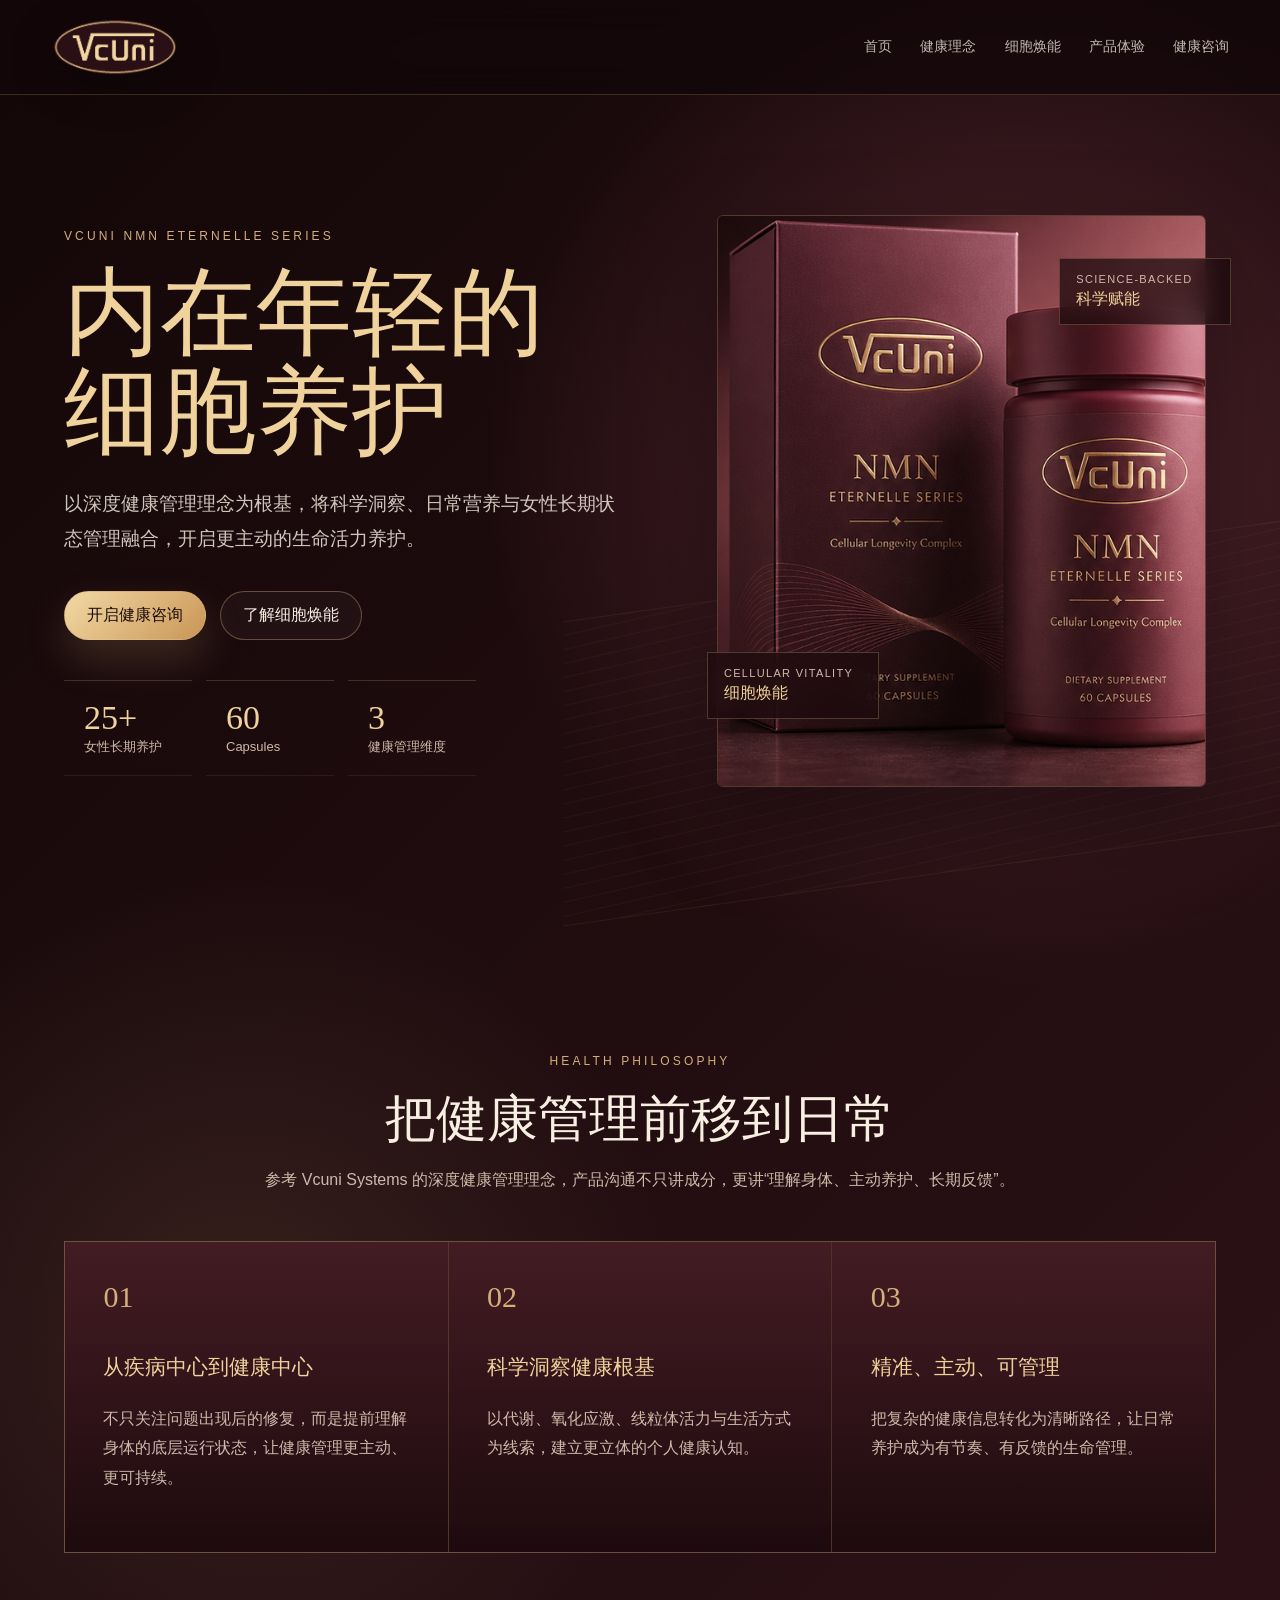
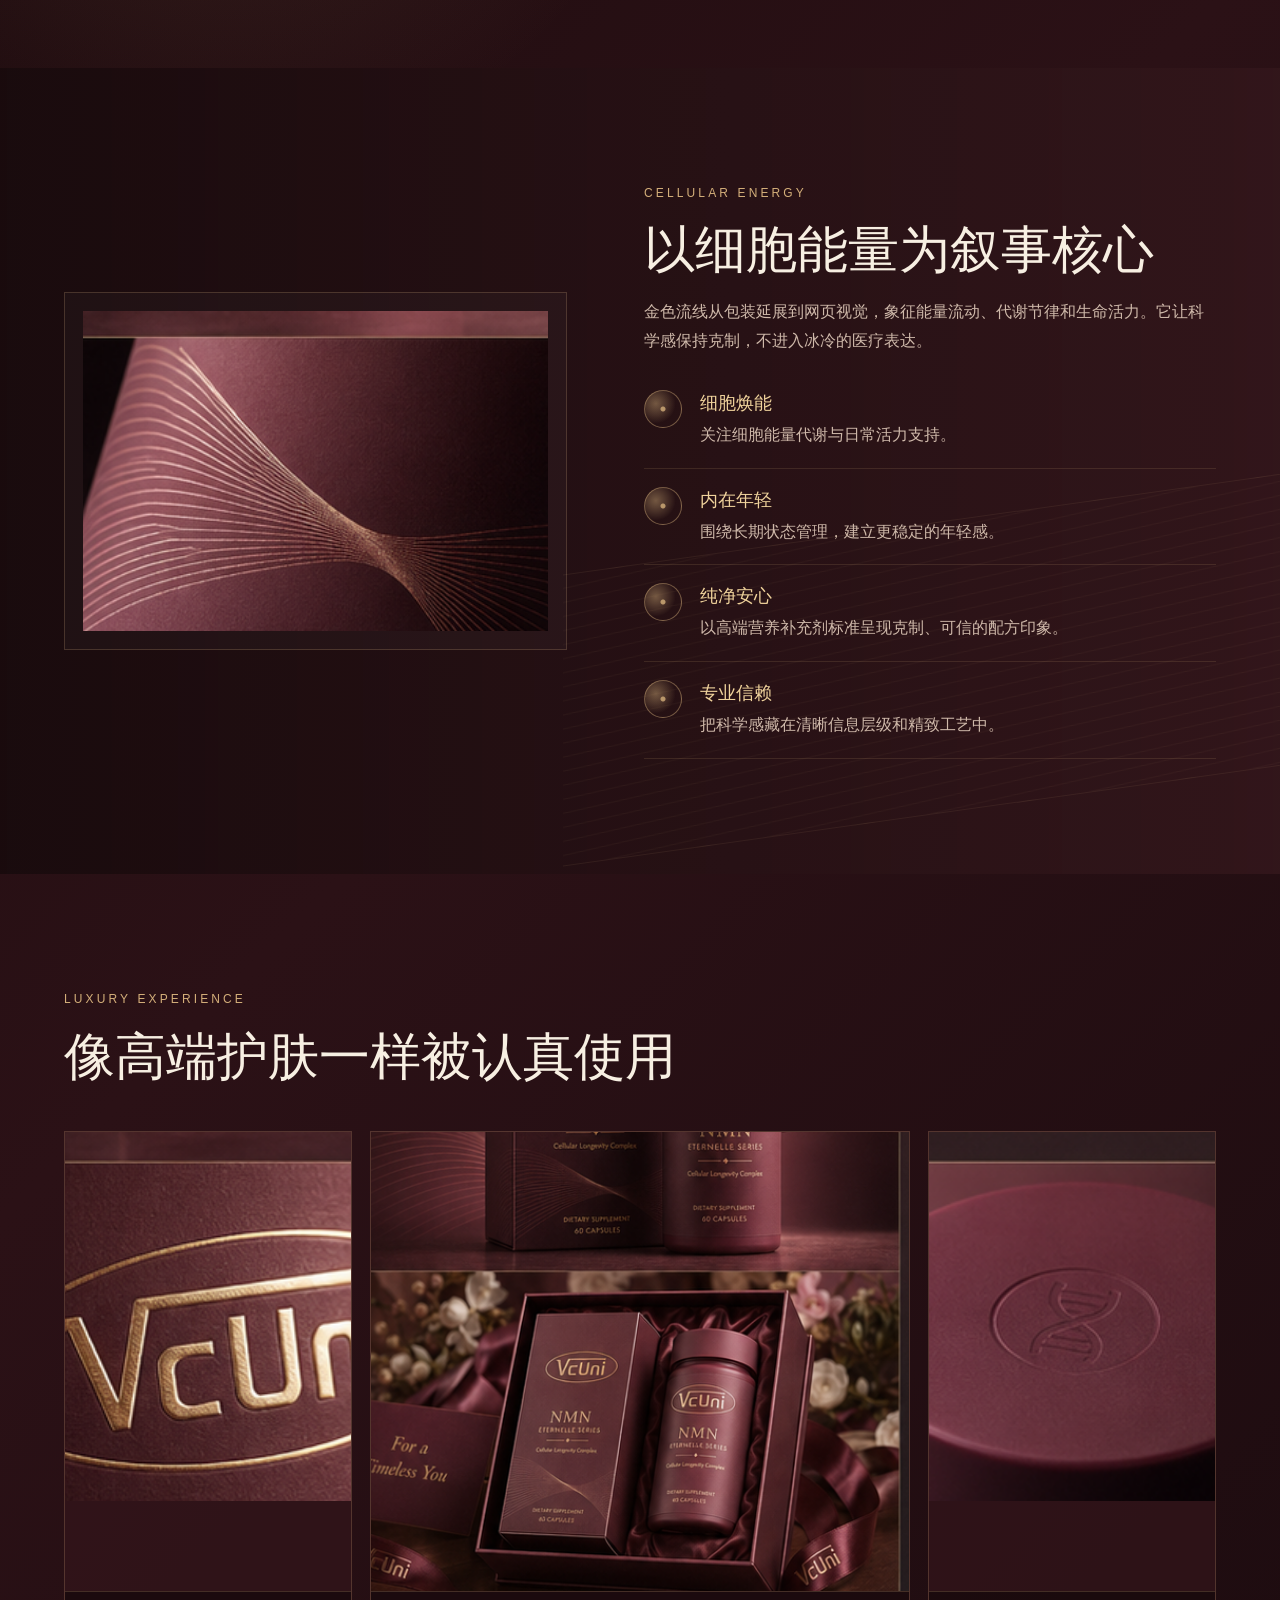
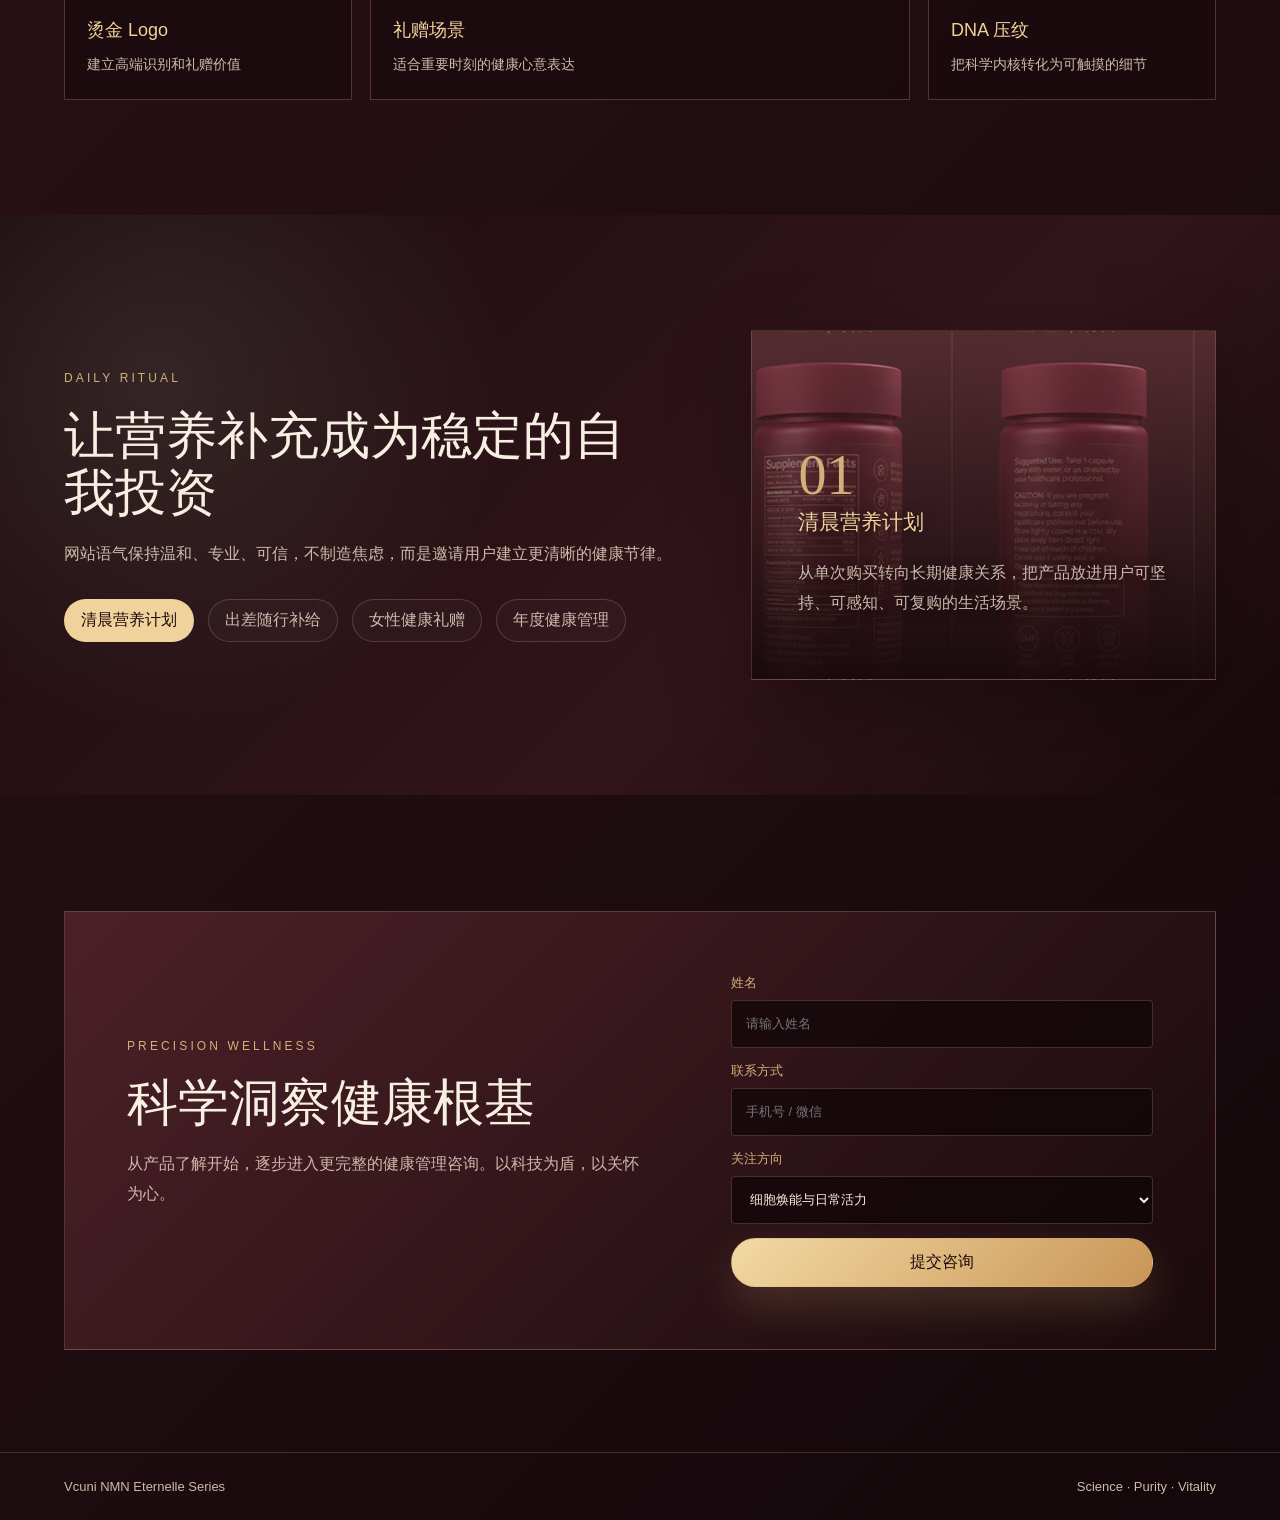
==== nmn/index.html @ 5b89a2c4 "Add NMN product landing page" ====
<!doctype html>
<html lang="zh-CN">
  <head>
    <meta charset="UTF-8" />
    <meta name="viewport" content="width=device-width, initial-scale=1.0" />
    <title>Vcuni NMN Eternelle Series | 内在年轻的细胞养护</title>
    <meta
      name="description"
      content="Vcuni NMN Eternelle Series 产品宣传网站，以深度健康管理理念、细胞焕能和高端女性养护体验为核心。"
    />
    <script type="module" crossorigin src="/nmn/assets/index-e3yG5UVQ.js"></script>
    <link rel="stylesheet" crossorigin href="/nmn/assets/index-CZhBinVx.css">
  </head>
  <body>
    <div id="root"></div>
  </body>
</html>
---- nmn/assets/index-CZhBinVx.css ----
:root{color-scheme:dark;font-family:Inter,Noto Sans SC,PingFang SC,Microsoft YaHei,sans-serif;--burgundy-950: #17090b;--burgundy-900: #241013;--burgundy-800: #36171d;--burgundy-700: #54242d;--rose-plum: #8a4250;--rose-soft: #b86673;--champagne: #d4af7a;--champagne-bright: #f0d39c;--ivory: #f7efe2;--muted: #cfb9aa;--jade: #9fb49e;--line: rgba(212, 175, 122, .22);--glass: rgba(52, 21, 27, .68);background:var(--burgundy-950);color:var(--ivory)}*{box-sizing:border-box}html{scroll-behavior:smooth}body{margin:0;min-width:320px;min-height:100vh;-webkit-font-smoothing:antialiased;background:radial-gradient(circle at 78% 10%,rgba(138,66,80,.5),transparent 32rem),radial-gradient(circle at 18% 28%,rgba(212,175,122,.12),transparent 28rem),linear-gradient(135deg,#130708,#2b1116 47%,#13080b)}body:before{content:"";position:fixed;top:0;right:0;bottom:0;left:0;pointer-events:none;background-image:linear-gradient(rgba(255,255,255,.035) 1px,transparent 1px),linear-gradient(90deg,rgba(255,255,255,.025) 1px,transparent 1px);background-size:72px 72px;-webkit-mask-image:linear-gradient(to bottom,rgba(0,0,0,.7),transparent 78%);mask-image:linear-gradient(to bottom,rgba(0,0,0,.7),transparent 78%);z-index:-1}button,input,select{font:inherit}button{cursor:pointer}img{display:block;max-width:100%}.site-header{position:sticky;top:0;z-index:20;min-height:76px;display:flex;align-items:center;justify-content:space-between;gap:28px;padding:18px clamp(20px,4vw,64px);border-bottom:1px solid var(--line);background:#120709c7;-webkit-backdrop-filter:blur(18px);backdrop-filter:blur(18px)}.brand{display:flex;align-items:center;gap:12px;color:var(--ivory);text-decoration:none;white-space:nowrap}.brand-logo{width:128px;height:58px;object-fit:contain;filter:drop-shadow(0 10px 22px rgba(0,0,0,.28))}.brand-line{font-size:11px;letter-spacing:.26em;text-transform:uppercase;color:var(--muted)}.site-nav{display:flex;align-items:center;gap:clamp(14px,2.2vw,32px)}.site-nav a{position:relative;color:#f7efe2c2;font-size:14px;text-decoration:none;transition:color .18s ease}.site-nav a:after{content:"";position:absolute;left:0;right:0;bottom:-8px;height:1px;transform:scaleX(0);transform-origin:center;background:var(--champagne);transition:transform .18s ease}.site-nav a:hover{color:var(--champagne-bright)}.site-nav a:hover:after{transform:scaleX(1)}.menu-button{display:none;width:42px;height:42px;place-items:center;border:1px solid var(--line);border-radius:999px;background:#ffffff08}.menu-button span{display:block;width:18px;height:1px;background:var(--champagne)}.menu-button span+span{margin-top:6px}.section{position:relative;padding:clamp(76px,9vw,128px) clamp(20px,5vw,72px);overflow:hidden}.hero{min-height:calc(100vh - 76px);display:grid;grid-template-columns:minmax(0,1fr) minmax(360px,.92fr);align-items:center;gap:clamp(40px,7vw,90px);padding-top:clamp(54px,7vw,86px)}.hero:before,.science:before{content:"";position:absolute;inset:auto -8% 8% 44%;height:36%;border:1px solid rgba(212,175,122,.16);border-left:0;border-right:0;transform:skewY(-8deg);background:repeating-linear-gradient(175deg,transparent 0 12px,rgba(212,175,122,.11) 13px,transparent 14px);opacity:.55;pointer-events:none}.eyebrow{margin:0 0 18px;color:var(--champagne);font-size:12px;line-height:1.7;letter-spacing:.26em;text-transform:uppercase}h1,h2,h3,p{margin-top:0}h1{max-width:760px;margin-bottom:24px;font-family:Georgia,Songti SC,SimSun,serif;font-size:clamp(48px,7.5vw,108px);font-weight:400;line-height:1.03;letter-spacing:0;color:var(--champagne-bright)}h2{margin-bottom:18px;font-family:Georgia,Songti SC,SimSun,serif;font-size:clamp(34px,4vw,62px);font-weight:400;line-height:1.12;letter-spacing:0;color:var(--ivory)}h3{color:var(--champagne-bright);font-size:21px;font-weight:500;line-height:1.45}p{color:var(--muted);line-height:1.85}.hero-lede{max-width:640px;margin-bottom:34px;font-size:clamp(17px,1.5vw,21px);color:#f7efe2d1}.hero-actions,.hero-metrics,.ritual-tabs{display:flex;flex-wrap:wrap;align-items:center;gap:14px}.primary-action,.secondary-action{min-height:48px;border-radius:999px;padding:13px 22px;border:1px solid rgba(212,175,122,.38);transition:transform .18s ease,border-color .18s ease,background .18s ease}.primary-action{color:#1b0909;background:linear-gradient(135deg,#f2d9a4,#c99556);box-shadow:0 18px 42px #d4af7a33}.secondary-action{color:var(--ivory);background:#ffffff08}.primary-action:hover,.secondary-action:hover{transform:translateY(-2px);border-color:var(--champagne-bright)}.hero-metrics{margin-top:40px}.hero-metrics div{min-width:128px;padding:18px 20px;border-top:1px solid var(--line);border-bottom:1px solid rgba(212,175,122,.1)}.hero-metrics strong{display:block;color:var(--champagne-bright);font-family:Georgia,Times New Roman,serif;font-size:34px;font-weight:400}.hero-metrics span{display:block;color:var(--muted);font-size:13px;line-height:1.6}.hero-visual{position:relative;display:grid;place-items:center;min-height:640px}.product-glow{position:absolute;width:min(92%,600px);aspect-ratio:1;border-radius:50%;background:radial-gradient(circle,rgba(218,150,135,.25),transparent 58%),radial-gradient(circle at 50% 82%,rgba(212,175,122,.14),transparent 42%);filter:blur(4px)}.hero-visual img{position:relative;width:min(96%,610px);border-radius:6px;border:1px solid rgba(212,175,122,.24);box-shadow:0 34px 90px #00000061}.floating-note{position:absolute;width:172px;padding:14px 16px;border:1px solid rgba(212,175,122,.28);background:#1c0a0db8;-webkit-backdrop-filter:blur(12px);backdrop-filter:blur(12px)}.floating-note span{display:block;margin-bottom:4px;color:var(--muted);font-size:11px;letter-spacing:.12em;text-transform:uppercase}.floating-note b{color:var(--champagne-bright);font-weight:500}.note-top{top:12%;right:-3%}.note-bottom{left:0;bottom:16%}.section-heading{max-width:760px;margin:0 auto 46px;text-align:center}.section-heading.compact{margin-left:0;text-align:left}.principle-grid{display:grid;grid-template-columns:repeat(3,minmax(0,1fr));gap:1px;max-width:1180px;margin:0 auto;border:1px solid var(--line);background:var(--line)}.principle-card{min-height:310px;padding:clamp(26px,3vw,42px);background:linear-gradient(180deg,#471d25c7,#1c0a0df2),var(--burgundy-800)}.principle-card span{display:inline-block;margin-bottom:38px;color:var(--champagne);font-family:Georgia,Times New Roman,serif;font-size:30px}.science{display:grid;grid-template-columns:minmax(300px,.88fr) minmax(0,1fr);align-items:center;gap:clamp(34px,6vw,90px);background:linear-gradient(90deg,#14080aa8,#54242d47),var(--burgundy-900)}.science-image{padding:18px;border:1px solid var(--line);background:#ffffff06}.science-image img{width:100%;min-height:320px;object-fit:cover}.benefit-list{display:grid;gap:18px;margin-top:34px}.benefit-item{display:grid;grid-template-columns:38px 1fr;gap:18px;align-items:start;padding-bottom:18px;border-bottom:1px solid rgba(212,175,122,.14)}.benefit-item>span{width:38px;height:38px;border:1px solid rgba(212,175,122,.46);border-radius:50%;background:radial-gradient(circle at 50% 50%,rgba(212,175,122,.8) 0 2px,transparent 3px),radial-gradient(circle at 30% 35%,rgba(212,175,122,.45),transparent 20px)}.benefit-item h3{margin-bottom:4px;font-size:18px}.benefit-item p{margin-bottom:0}.experience-layout{display:grid;grid-template-columns:minmax(220px,.72fr) minmax(360px,1.35fr) minmax(220px,.72fr);gap:18px;align-items:stretch}.material-panel{display:grid;min-height:390px;border:1px solid var(--line);background:var(--glass);overflow:hidden}.material-panel.large{min-height:470px}.material-panel img{width:100%;height:100%;min-height:280px;object-fit:cover}.material-panel div{align-self:end;padding:22px;border-top:1px solid var(--line);background:#14080ab8}.material-panel p{margin-bottom:6px;color:var(--champagne-bright);font-size:18px}.material-panel span{color:var(--muted);font-size:14px;line-height:1.7}.ritual{display:grid;grid-template-columns:minmax(0,.92fr) minmax(320px,.7fr);gap:clamp(28px,6vw,92px);align-items:center;background:radial-gradient(circle at 12% 28%,rgba(159,180,158,.14),transparent 22rem),linear-gradient(135deg,#1c0b0e,#32151b 62%,#17090b)}.ritual-copy p{max-width:660px}.ritual-tabs{margin-top:30px}.ritual-tabs button{min-height:42px;padding:10px 16px;border:1px solid rgba(212,175,122,.24);border-radius:999px;color:var(--muted);background:#ffffff06}.ritual-tabs button.active{color:#1b0909;border-color:transparent;background:var(--champagne-bright)}.ritual-card{min-height:350px;display:flex;flex-direction:column;justify-content:flex-end;padding:clamp(26px,4vw,46px);border:1px solid var(--line);background:linear-gradient(180deg,#8a425059,#17090beb),url(../assets/packaging-views-clean.png) center top / cover;box-shadow:0 28px 80px #00000047}.ritual-card span{color:var(--champagne);font-family:Georgia,Times New Roman,serif;font-size:56px}.ritual-card h3,.ritual-card p{max-width:430px;text-shadow:0 2px 12px rgba(0,0,0,.56)}.consult{padding-bottom:clamp(70px,8vw,110px)}.consult-panel{display:grid;grid-template-columns:minmax(0,.9fr) minmax(320px,.72fr);gap:clamp(28px,6vw,76px);align-items:center;max-width:1180px;margin:0 auto;padding:clamp(28px,5vw,62px);border:1px solid rgba(212,175,122,.28);background:linear-gradient(135deg,#54242db8,#17090beb),var(--burgundy-800)}.consult-form{display:grid;gap:14px}.consult-form label{display:grid;gap:8px;color:var(--champagne);font-size:13px}.consult-form input,.consult-form select{width:100%;min-height:48px;border:1px solid rgba(212,175,122,.24);border-radius:4px;padding:12px 14px;color:var(--ivory);background:#100608b8;outline:none}.consult-form input:focus,.consult-form select:focus{border-color:var(--champagne-bright)}.site-footer{display:flex;justify-content:space-between;gap:18px;padding:26px clamp(20px,5vw,72px);border-top:1px solid var(--line);color:var(--muted);font-size:13px}@media(max-width:1020px){.hero,.science,.ritual,.consult-panel{grid-template-columns:1fr}.hero-visual{min-height:auto}.note-top{right:2%}.experience-layout,.principle-grid{grid-template-columns:1fr}.material-panel,.material-panel.large{min-height:360px}}@media(max-width:760px){.site-header{min-height:68px}.brand{gap:8px}.brand-logo{width:108px;height:50px}.brand-line{font-size:9px;letter-spacing:.18em}.menu-button{display:grid}.site-nav{position:absolute;top:68px;left:14px;right:14px;display:none;flex-direction:column;align-items:stretch;gap:0;padding:10px;border:1px solid var(--line);background:#17090bf5}.site-nav.open{display:flex}.site-nav a{padding:14px 12px}.hero{padding-top:34px}h1{font-size:clamp(42px,14vw,64px)}h2{font-size:clamp(31px,9vw,46px)}.hero-actions{align-items:stretch;flex-direction:column}.hero-metrics{display:none}.primary-action,.secondary-action{width:100%}.floating-note{position:relative;inset:auto;width:100%;margin-top:10px}.hero-visual{display:block;margin-top:30px}.hero-visual img{width:100%}.science-image img,.material-panel img{min-height:230px}.ritual-card{min-height:300px}.site-footer{flex-direction:column}}
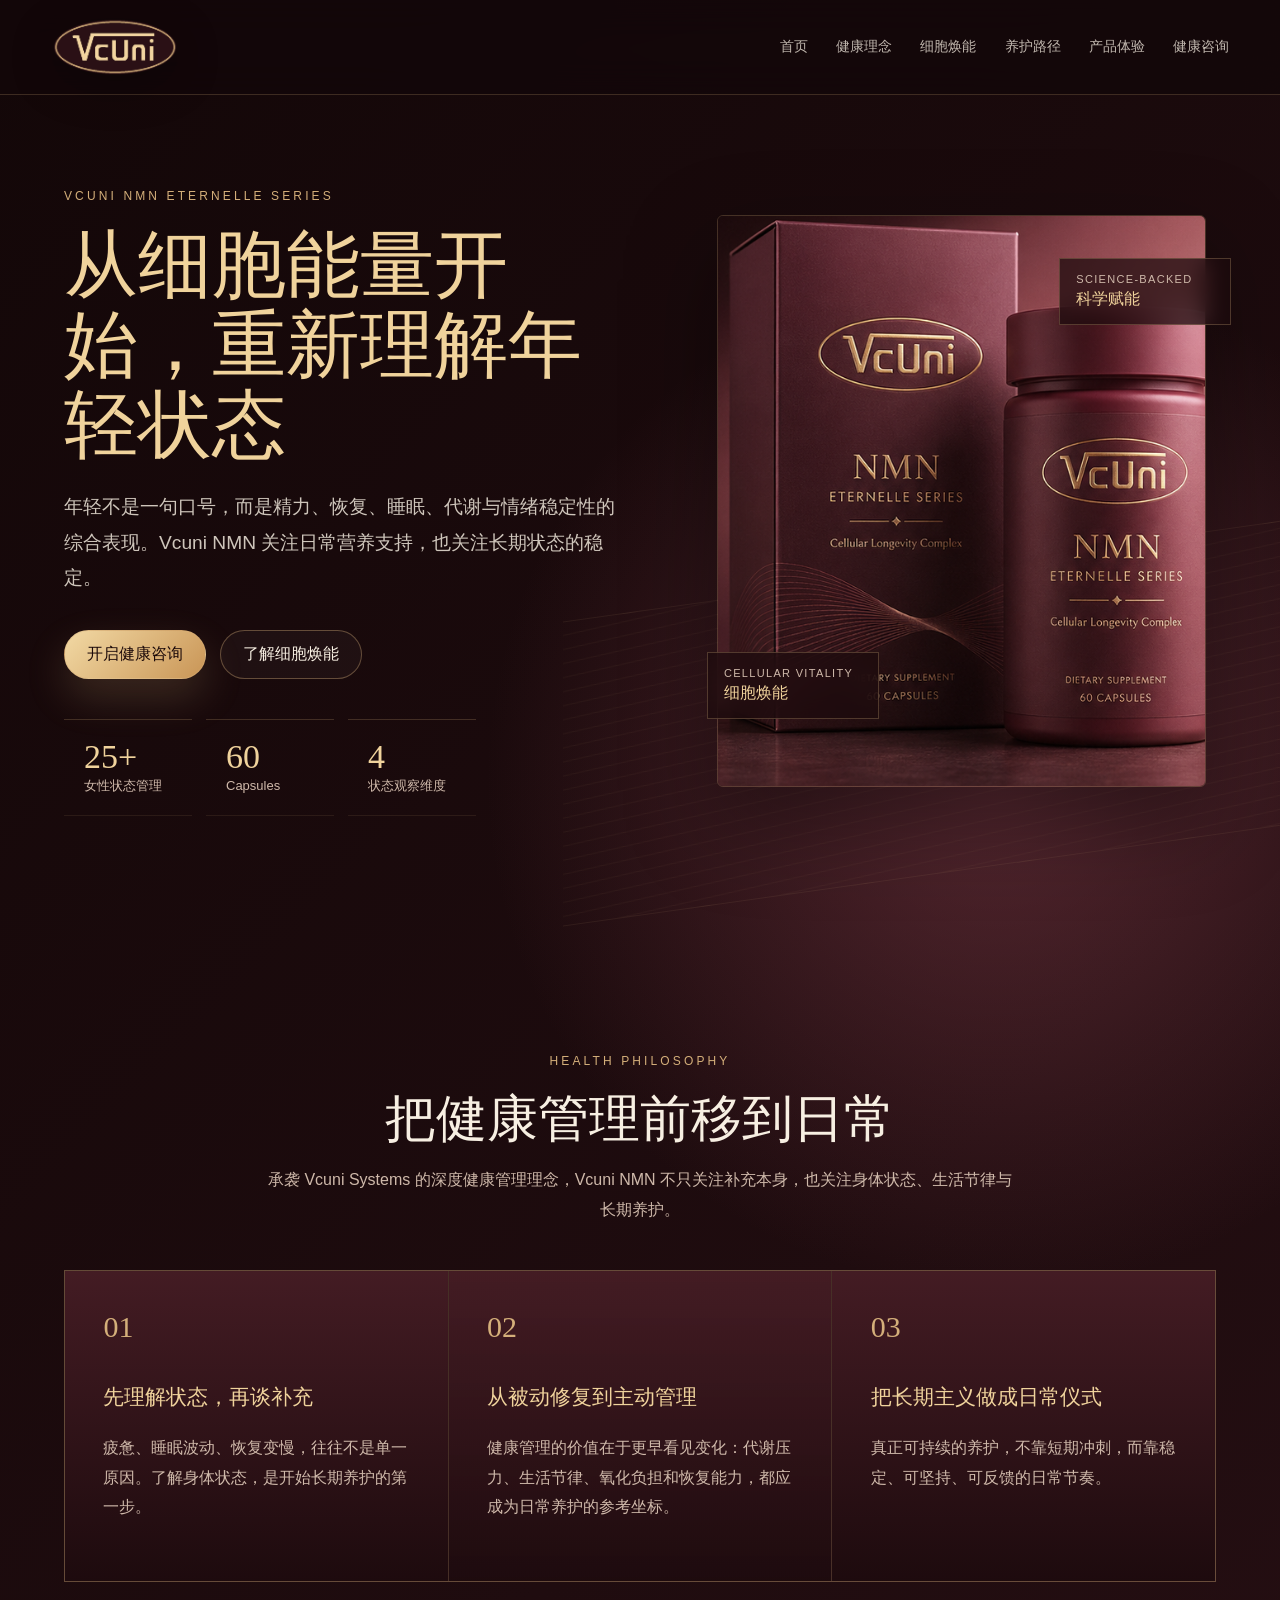
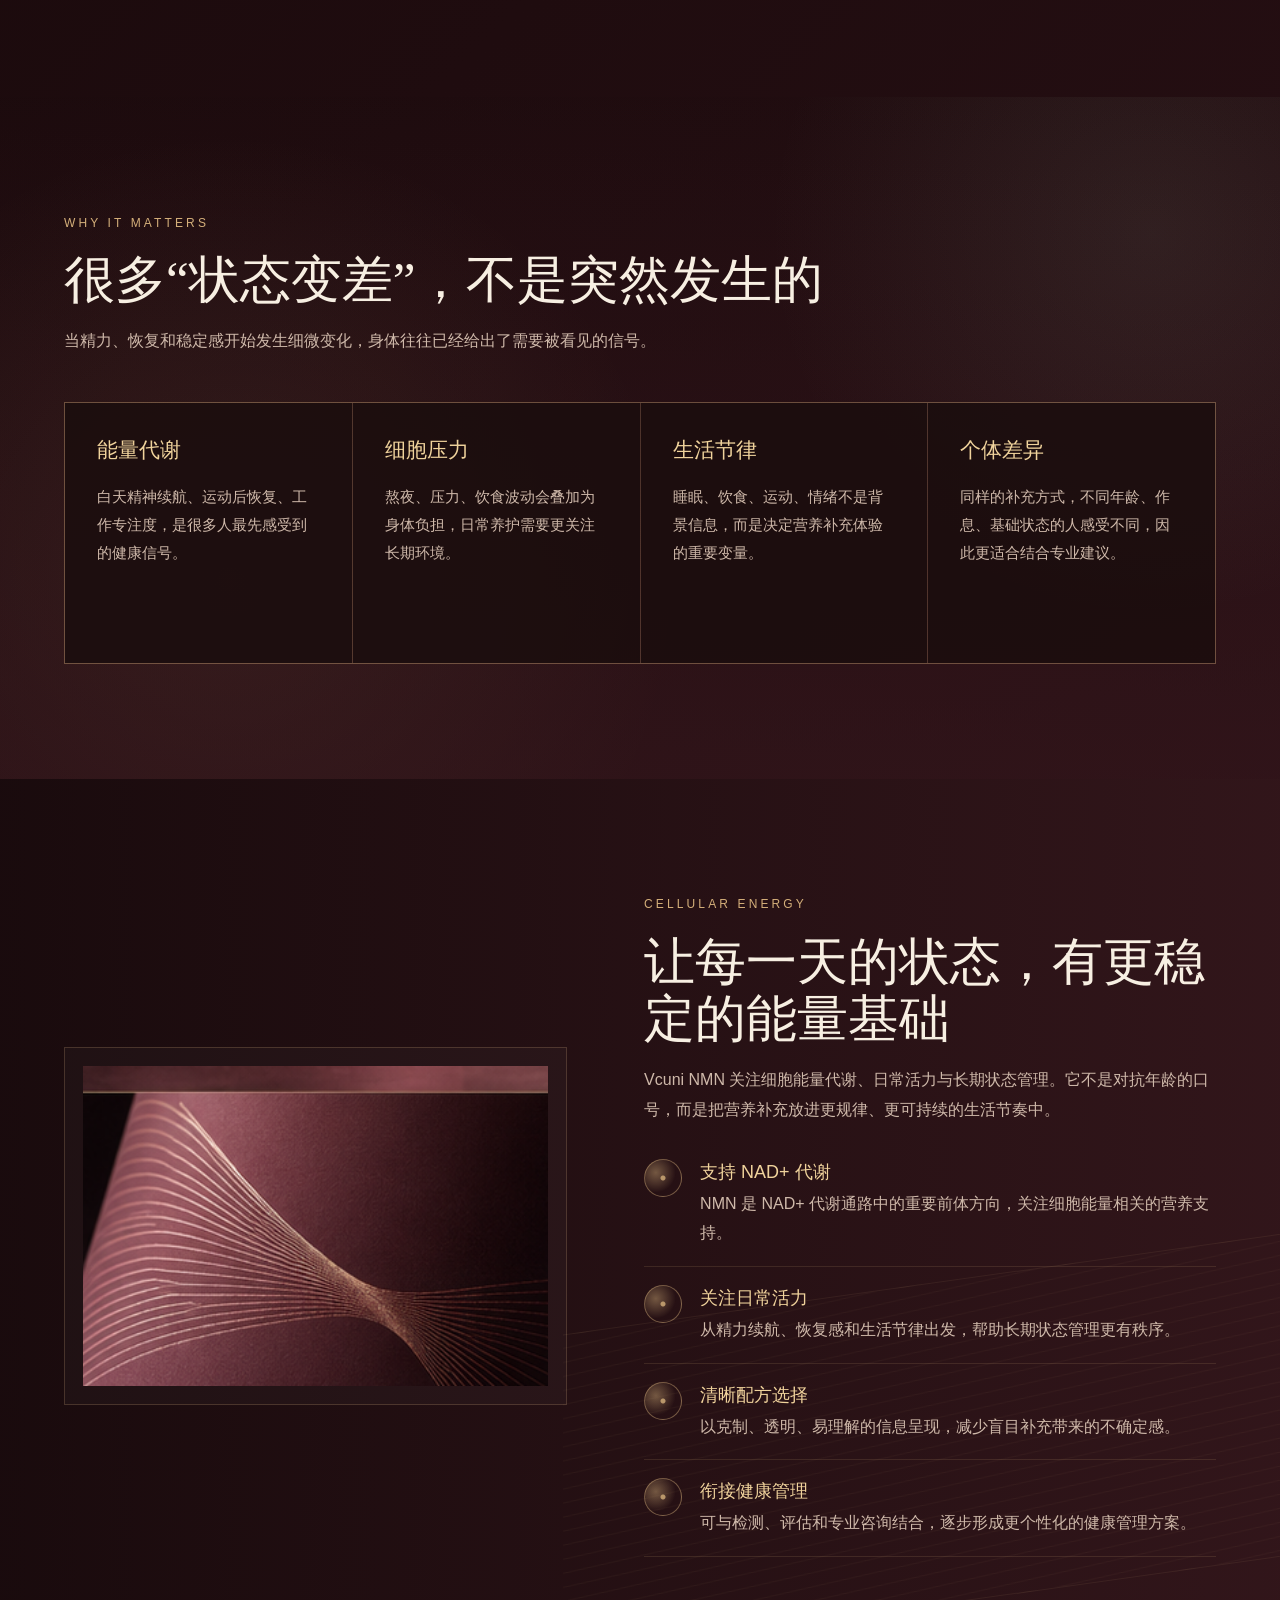
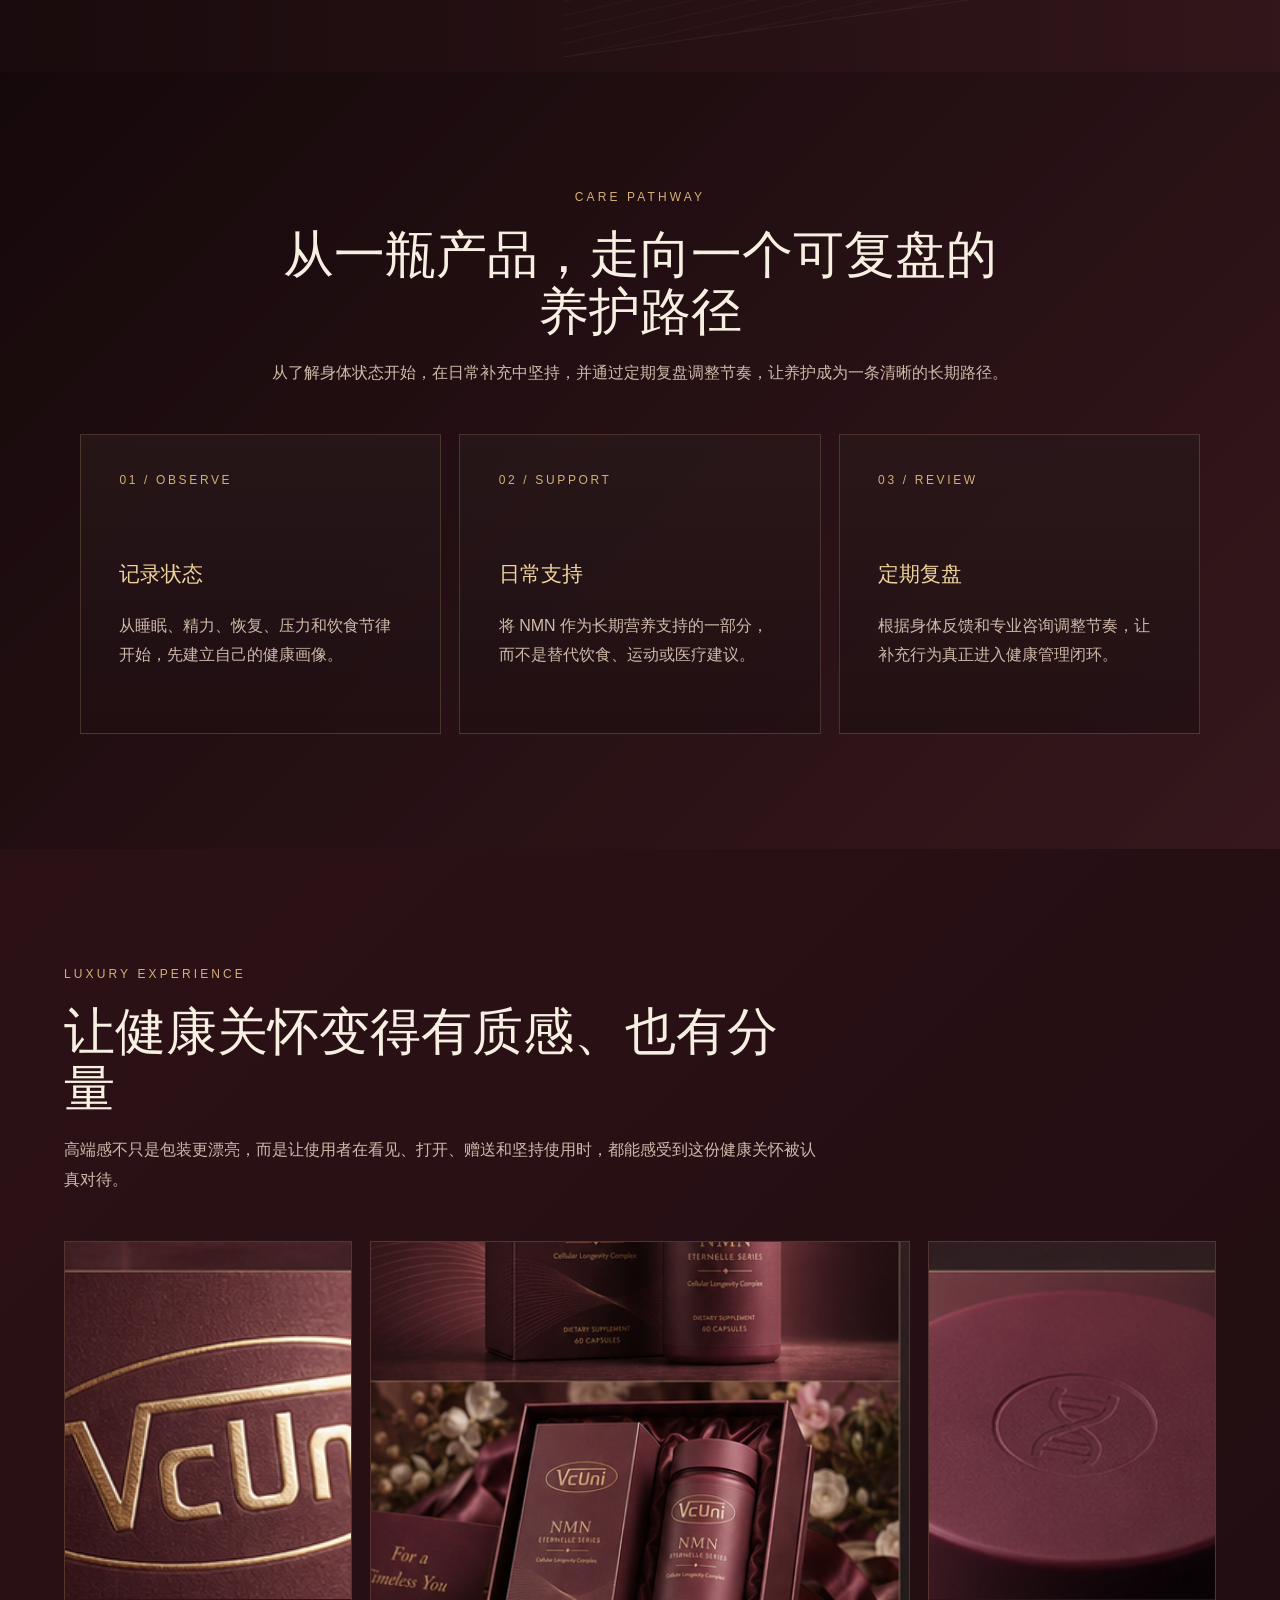
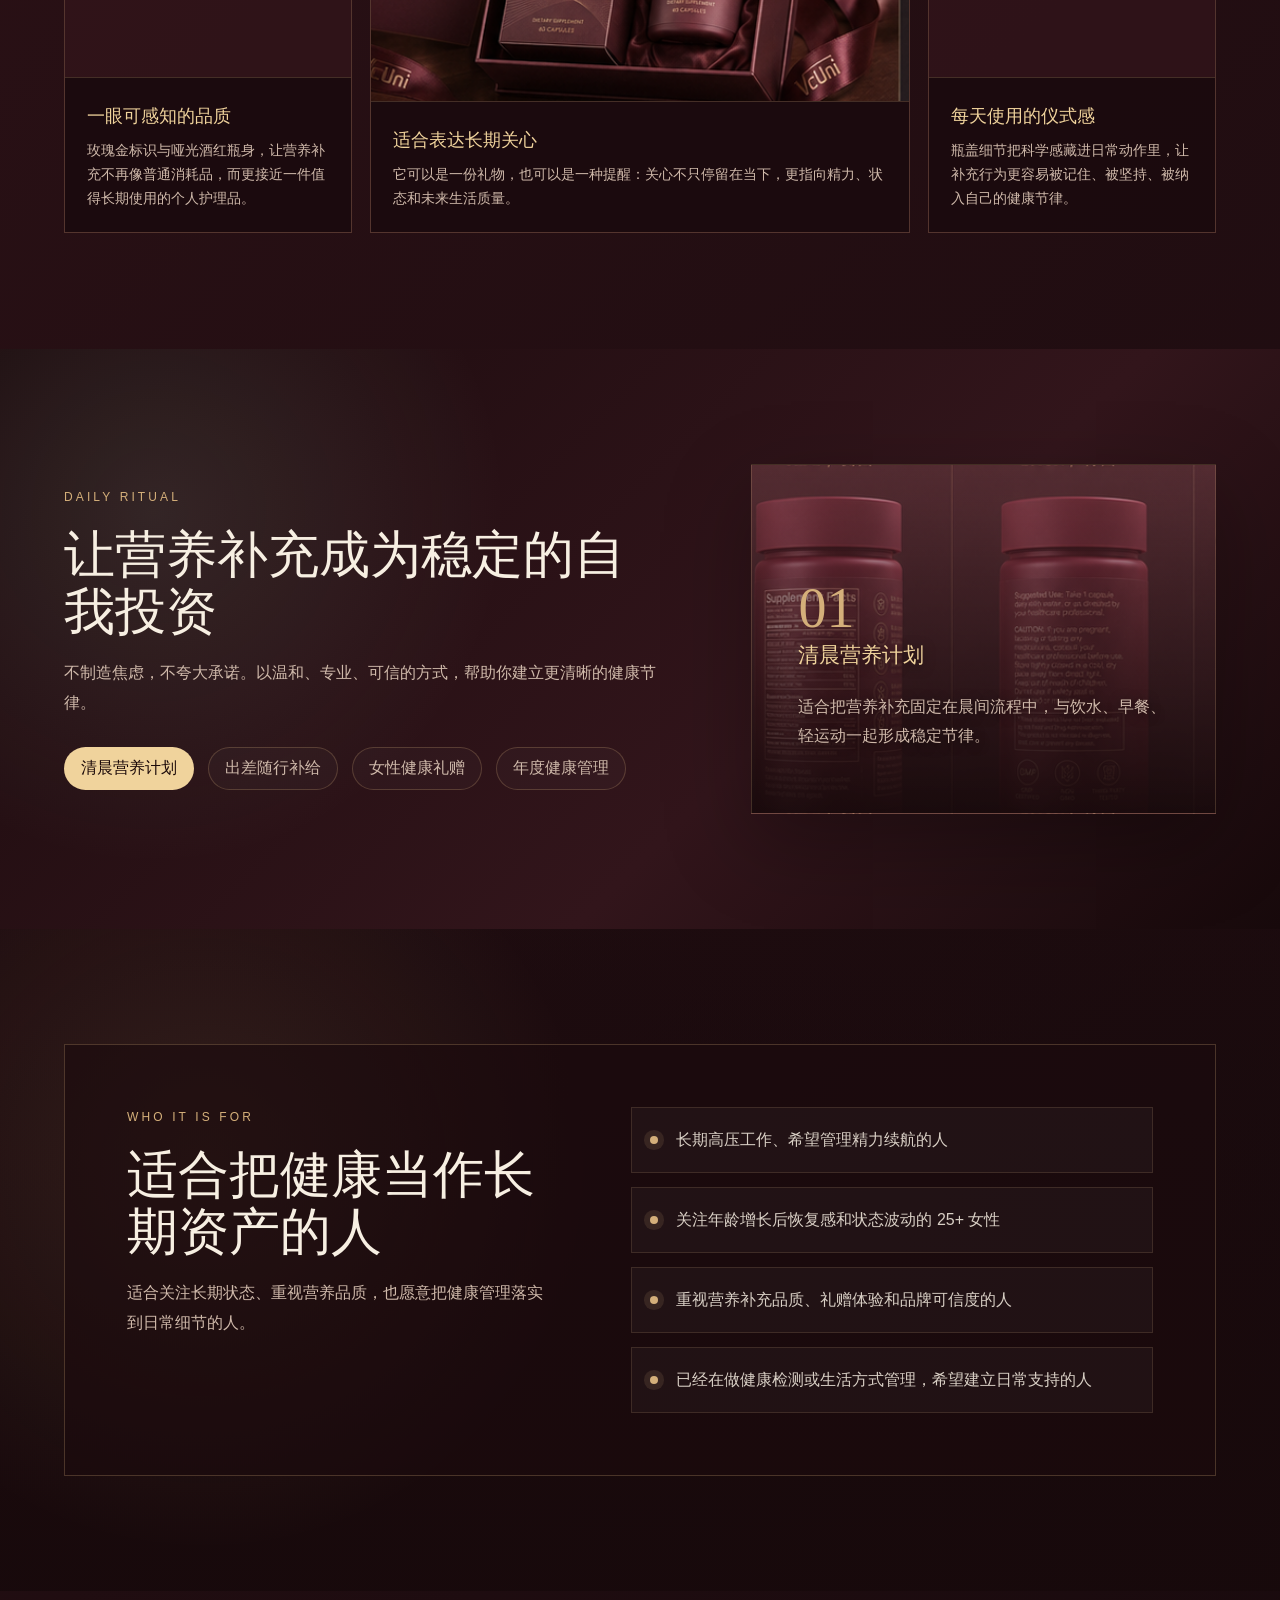
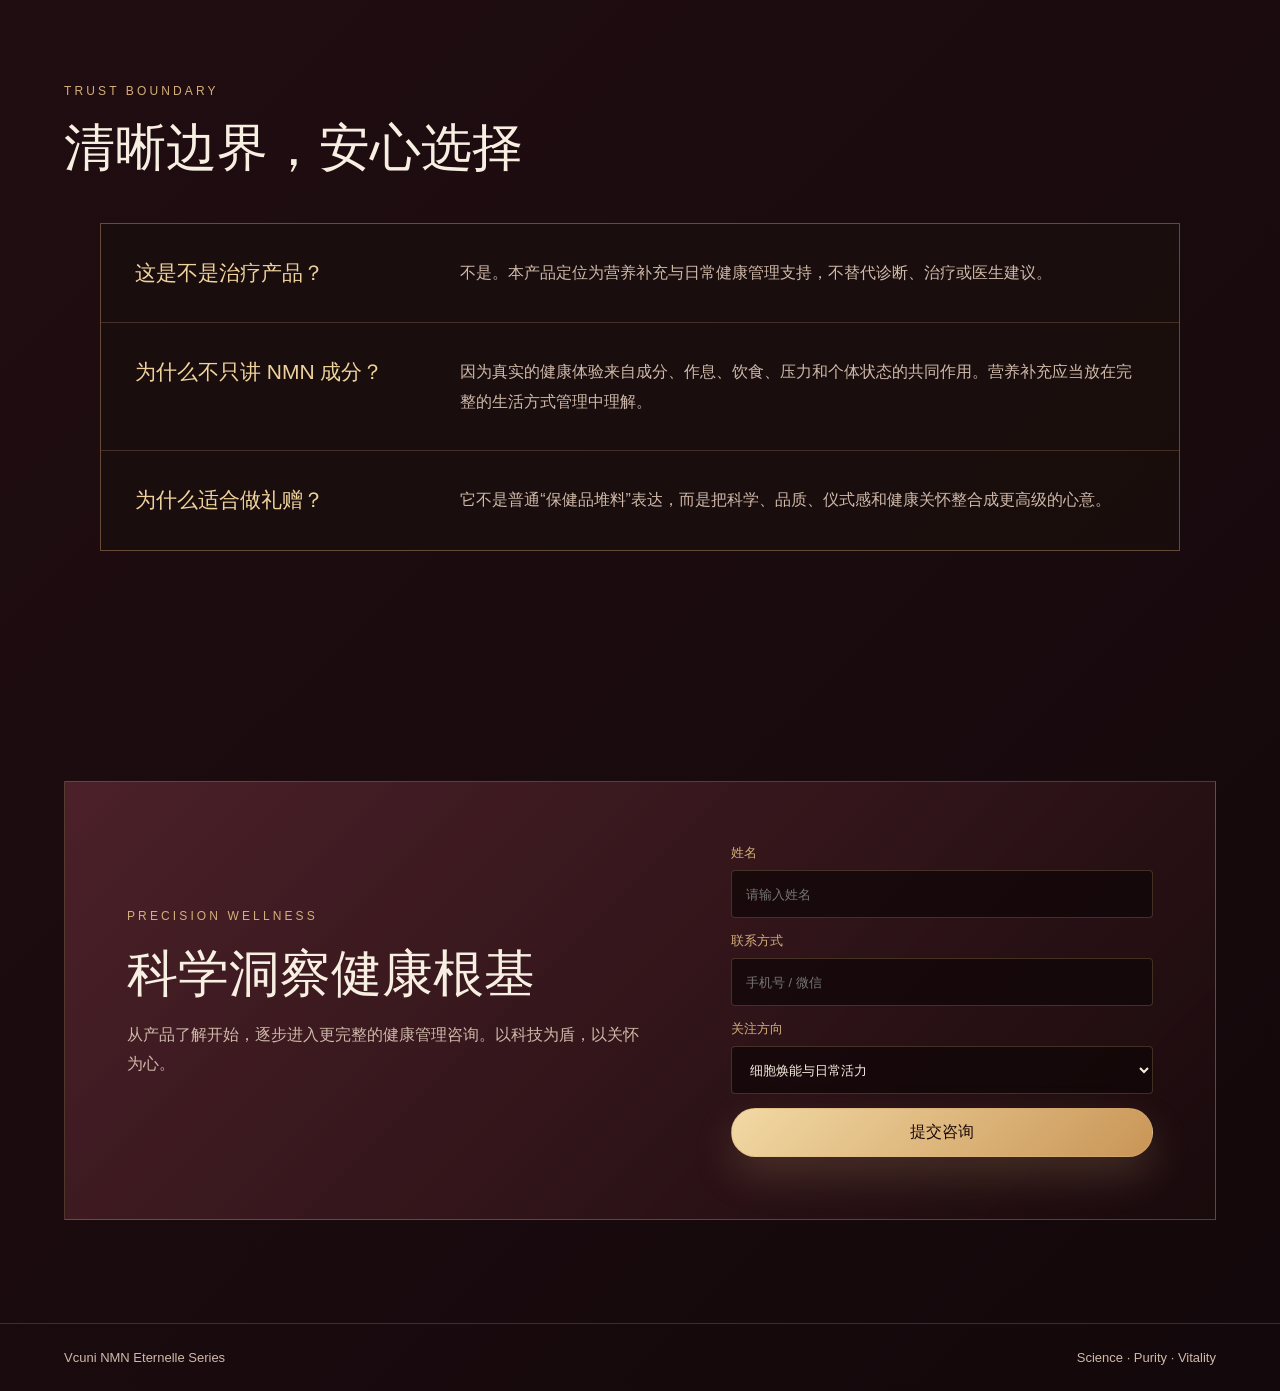
==== commit f0d92893: "Add NMN product landing page" ====
--- a/nmn/index.html
+++ b/nmn/index.html
@@ -8,8 +8,8 @@
       name="description"
       content="Vcuni NMN Eternelle Series 产品宣传网站，以深度健康管理理念、细胞焕能和高端女性养护体验为核心。"
     />
-    <script type="module" crossorigin src="/nmn/assets/index-e3yG5UVQ.js"></script>
-    <link rel="stylesheet" crossorigin href="/nmn/assets/index-CZhBinVx.css">
+    <script type="module" crossorigin src="/nmn/assets/index-WyJvSFul.js"></script>
+    <link rel="stylesheet" crossorigin href="/nmn/assets/index-DKoV0ofF.css">
   </head>
   <body>
     <div id="root"></div>
--- a/nmn/assets/index-DKoV0ofF.css
+++ b/nmn/assets/index-DKoV0ofF.css
@@ -0,0 +1 @@
+:root{color-scheme:dark;font-family:Inter,Noto Sans SC,PingFang SC,Microsoft YaHei,sans-serif;--burgundy-950: #17090b;--burgundy-900: #241013;--burgundy-800: #36171d;--burgundy-700: #54242d;--rose-plum: #8a4250;--rose-soft: #b86673;--champagne: #d4af7a;--champagne-bright: #f0d39c;--ivory: #f7efe2;--muted: #cfb9aa;--jade: #9fb49e;--line: rgba(212, 175, 122, .22);--glass: rgba(52, 21, 27, .68);background:var(--burgundy-950);color:var(--ivory)}*{box-sizing:border-box}html{scroll-behavior:smooth}body{margin:0;min-width:320px;min-height:100vh;-webkit-font-smoothing:antialiased;background:radial-gradient(circle at 78% 10%,rgba(138,66,80,.5),transparent 32rem),radial-gradient(circle at 18% 28%,rgba(212,175,122,.12),transparent 28rem),linear-gradient(135deg,#130708,#2b1116 47%,#13080b)}body:before{content:"";position:fixed;top:0;right:0;bottom:0;left:0;pointer-events:none;background-image:linear-gradient(rgba(255,255,255,.035) 1px,transparent 1px),linear-gradient(90deg,rgba(255,255,255,.025) 1px,transparent 1px);background-size:72px 72px;-webkit-mask-image:linear-gradient(to bottom,rgba(0,0,0,.7),transparent 78%);mask-image:linear-gradient(to bottom,rgba(0,0,0,.7),transparent 78%);z-index:-1}button,input,select{font:inherit}button{cursor:pointer}img{display:block;max-width:100%}.site-header{position:sticky;top:0;z-index:20;min-height:76px;display:flex;align-items:center;justify-content:space-between;gap:28px;padding:18px clamp(20px,4vw,64px);border-bottom:1px solid var(--line);background:#120709c7;-webkit-backdrop-filter:blur(18px);backdrop-filter:blur(18px)}.brand{display:flex;align-items:center;gap:12px;color:var(--ivory);text-decoration:none;white-space:nowrap}.brand-logo{width:128px;height:58px;object-fit:contain;filter:drop-shadow(0 10px 22px rgba(0,0,0,.28))}.brand-line{font-size:11px;letter-spacing:.26em;text-transform:uppercase;color:var(--muted)}.site-nav{display:flex;align-items:center;gap:clamp(14px,2.2vw,32px)}.site-nav a{position:relative;color:#f7efe2c2;font-size:14px;text-decoration:none;transition:color .18s ease}.site-nav a:after{content:"";position:absolute;left:0;right:0;bottom:-8px;height:1px;transform:scaleX(0);transform-origin:center;background:var(--champagne);transition:transform .18s ease}.site-nav a:hover{color:var(--champagne-bright)}.site-nav a:hover:after{transform:scaleX(1)}.menu-button{display:none;width:42px;height:42px;place-items:center;border:1px solid var(--line);border-radius:999px;background:#ffffff08}.menu-button span{display:block;width:18px;height:1px;background:var(--champagne)}.menu-button span+span{margin-top:6px}.section{position:relative;padding:clamp(76px,9vw,128px) clamp(20px,5vw,72px);overflow:hidden}.hero{min-height:calc(100vh - 76px);display:grid;grid-template-columns:minmax(0,1fr) minmax(360px,.92fr);align-items:center;gap:clamp(40px,7vw,90px);padding-top:clamp(54px,7vw,86px)}.hero:before,.science:before{content:"";position:absolute;inset:auto -8% 8% 44%;height:36%;border:1px solid rgba(212,175,122,.16);border-left:0;border-right:0;transform:skewY(-8deg);background:repeating-linear-gradient(175deg,transparent 0 12px,rgba(212,175,122,.11) 13px,transparent 14px);opacity:.55;pointer-events:none}.eyebrow{margin:0 0 18px;color:var(--champagne);font-size:12px;line-height:1.7;letter-spacing:.26em;text-transform:uppercase}h1,h2,h3,p{margin-top:0}h1{max-width:760px;margin-bottom:24px;font-family:Georgia,Songti SC,SimSun,serif;font-size:clamp(46px,5.8vw,82px);font-weight:400;line-height:1.08;letter-spacing:0;color:var(--champagne-bright)}h2{margin-bottom:18px;font-family:Georgia,Songti SC,SimSun,serif;font-size:clamp(34px,4vw,62px);font-weight:400;line-height:1.12;letter-spacing:0;color:var(--ivory)}h3{color:var(--champagne-bright);font-size:21px;font-weight:500;line-height:1.45}p{color:var(--muted);line-height:1.85}.hero-lede{max-width:640px;margin-bottom:34px;font-size:clamp(17px,1.5vw,21px);color:#f7efe2d1}.hero-actions,.hero-metrics,.ritual-tabs{display:flex;flex-wrap:wrap;align-items:center;gap:14px}.primary-action,.secondary-action{min-height:48px;border-radius:999px;padding:13px 22px;border:1px solid rgba(212,175,122,.38);transition:transform .18s ease,border-color .18s ease,background .18s ease}.primary-action{color:#1b0909;background:linear-gradient(135deg,#f2d9a4,#c99556);box-shadow:0 18px 42px #d4af7a33}.secondary-action{color:var(--ivory);background:#ffffff08}.primary-action:hover,.secondary-action:hover{transform:translateY(-2px);border-color:var(--champagne-bright)}.hero-metrics{margin-top:40px}.hero-metrics div{min-width:128px;padding:18px 20px;border-top:1px solid var(--line);border-bottom:1px solid rgba(212,175,122,.1)}.hero-metrics strong{display:block;color:var(--champagne-bright);font-family:Georgia,Times New Roman,serif;font-size:34px;font-weight:400}.hero-metrics span{display:block;color:var(--muted);font-size:13px;line-height:1.6}.hero-visual{position:relative;display:grid;place-items:center;min-height:640px}.product-glow{position:absolute;width:min(92%,600px);aspect-ratio:1;border-radius:50%;background:radial-gradient(circle,rgba(218,150,135,.25),transparent 58%),radial-gradient(circle at 50% 82%,rgba(212,175,122,.14),transparent 42%);filter:blur(4px)}.hero-visual img{position:relative;width:min(96%,610px);border-radius:6px;border:1px solid rgba(212,175,122,.24);box-shadow:0 34px 90px #00000061}.floating-note{position:absolute;width:172px;padding:14px 16px;border:1px solid rgba(212,175,122,.28);background:#1c0a0db8;-webkit-backdrop-filter:blur(12px);backdrop-filter:blur(12px)}.floating-note span{display:block;margin-bottom:4px;color:var(--muted);font-size:11px;letter-spacing:.12em;text-transform:uppercase}.floating-note b{color:var(--champagne-bright);font-weight:500}.note-top{top:12%;right:-3%}.note-bottom{left:0;bottom:16%}.section-heading{max-width:760px;margin:0 auto 46px;text-align:center}.section-heading.compact{margin-left:0;text-align:left}.principle-grid{display:grid;grid-template-columns:repeat(3,minmax(0,1fr));gap:1px;max-width:1180px;margin:0 auto;border:1px solid var(--line);background:var(--line)}.principle-card{min-height:310px;padding:clamp(26px,3vw,42px);background:linear-gradient(180deg,#471d25c7,#1c0a0df2),var(--burgundy-800)}.principle-card span{display:inline-block;margin-bottom:38px;color:var(--champagne);font-family:Georgia,Times New Roman,serif;font-size:30px}.signals{background:radial-gradient(circle at 90% 20%,rgba(159,180,158,.1),transparent 24rem),linear-gradient(180deg,#17090b1a,#36171d94)}.signal-grid{display:grid;grid-template-columns:repeat(4,minmax(0,1fr));gap:1px;max-width:1180px;margin:42px auto 0;border:1px solid var(--line);background:var(--line)}.signal-card{min-height:260px;padding:clamp(22px,2.5vw,34px);background:#14080adb}.signal-card h3{margin-bottom:18px}.signal-card p{margin-bottom:0;font-size:15px}.science{display:grid;grid-template-columns:minmax(300px,.88fr) minmax(0,1fr);align-items:center;gap:clamp(34px,6vw,90px);background:linear-gradient(90deg,#14080aa8,#54242d47),var(--burgundy-900)}.science-image{padding:18px;border:1px solid var(--line);background:#ffffff06}.science-image img{width:100%;min-height:320px;object-fit:cover}.benefit-list{display:grid;gap:18px;margin-top:34px}.benefit-item{display:grid;grid-template-columns:38px 1fr;gap:18px;align-items:start;padding-bottom:18px;border-bottom:1px solid rgba(212,175,122,.14)}.benefit-item>span{width:38px;height:38px;border:1px solid rgba(212,175,122,.46);border-radius:50%;background:radial-gradient(circle at 50% 50%,rgba(212,175,122,.8) 0 2px,transparent 3px),radial-gradient(circle at 30% 35%,rgba(212,175,122,.45),transparent 20px)}.benefit-item h3{margin-bottom:4px;font-size:18px}.benefit-item p{margin-bottom:0}.pathway{background:linear-gradient(135deg,#14080aeb,#54242d5c),var(--burgundy-900)}.pathway-grid{display:grid;grid-template-columns:repeat(3,minmax(0,1fr));gap:18px;max-width:1120px;margin:0 auto}.pathway-card{min-height:300px;padding:clamp(26px,3vw,42px);border:1px solid var(--line);background:linear-gradient(180deg,#ffffff0b,#ffffff03),#1c0a0db3}.pathway-card span{display:block;margin-bottom:72px;color:var(--champagne);font-size:12px;letter-spacing:.22em;text-transform:uppercase}.pathway-card p{margin-bottom:0}.experience-layout{display:grid;grid-template-columns:minmax(220px,.72fr) minmax(360px,1.35fr) minmax(220px,.72fr);gap:18px;align-items:stretch}.material-panel{display:grid;min-height:390px;border:1px solid var(--line);background:var(--glass);overflow:hidden}.material-panel.large{min-height:470px}.material-panel img{width:100%;height:100%;min-height:280px;object-fit:cover}.material-panel div{align-self:end;padding:22px;border-top:1px solid var(--line);background:#14080ab8}.material-panel p{margin-bottom:6px;color:var(--champagne-bright);font-size:18px}.material-panel span{color:var(--muted);font-size:14px;line-height:1.7}.ritual{display:grid;grid-template-columns:minmax(0,.92fr) minmax(320px,.7fr);gap:clamp(28px,6vw,92px);align-items:center;background:radial-gradient(circle at 12% 28%,rgba(159,180,158,.14),transparent 22rem),linear-gradient(135deg,#1c0b0e,#32151b 62%,#17090b)}.ritual-copy p{max-width:660px}.ritual-tabs{margin-top:30px}.ritual-tabs button{min-height:42px;padding:10px 16px;border:1px solid rgba(212,175,122,.24);border-radius:999px;color:var(--muted);background:#ffffff06}.ritual-tabs button.active{color:#1b0909;border-color:transparent;background:var(--champagne-bright)}.ritual-card{min-height:350px;display:flex;flex-direction:column;justify-content:flex-end;padding:clamp(26px,4vw,46px);border:1px solid var(--line);background:linear-gradient(180deg,#8a425059,#17090beb),url(../assets/packaging-views-clean.png) center top / cover;box-shadow:0 28px 80px #00000047}.ritual-card span{color:var(--champagne);font-family:Georgia,Times New Roman,serif;font-size:56px}.ritual-card h3,.ritual-card p{max-width:430px;text-shadow:0 2px 12px rgba(0,0,0,.56)}.audience{background:radial-gradient(circle at 16% 36%,rgba(212,175,122,.12),transparent 24rem),linear-gradient(180deg,#17090b59,#17090beb)}.audience-panel{display:grid;grid-template-columns:minmax(0,.82fr) minmax(340px,1fr);gap:clamp(30px,6vw,84px);align-items:start;max-width:1180px;margin:0 auto;padding:clamp(30px,5vw,62px);border:1px solid rgba(212,175,122,.26);background:#1c0a0da3}.audience-list{display:grid;gap:14px;margin:0;padding:0;list-style:none}.audience-list li{position:relative;padding:18px 18px 18px 44px;border:1px solid rgba(212,175,122,.16);color:#f7efe2db;line-height:1.75;background:#ffffff08}.audience-list li:before{content:"";position:absolute;left:18px;top:28px;width:8px;height:8px;border-radius:50%;background:var(--champagne);box-shadow:0 0 0 6px #d4af7a1f}.faq{padding-top:clamp(64px,7vw,100px)}.faq-list{display:grid;gap:1px;max-width:1080px;margin:0 auto;border:1px solid var(--line);background:var(--line)}.faq-item{display:grid;grid-template-columns:minmax(220px,.44fr) minmax(0,1fr);gap:24px;padding:clamp(22px,3vw,34px);background:#14080ae0}.faq-item h3,.faq-item p{margin-bottom:0}.consult{padding-bottom:clamp(70px,8vw,110px)}.consult-panel{display:grid;grid-template-columns:minmax(0,.9fr) minmax(320px,.72fr);gap:clamp(28px,6vw,76px);align-items:center;max-width:1180px;margin:0 auto;padding:clamp(28px,5vw,62px);border:1px solid rgba(212,175,122,.28);background:linear-gradient(135deg,#54242db8,#17090beb),var(--burgundy-800)}.consult-form{display:grid;gap:14px}.consult-form label{display:grid;gap:8px;color:var(--champagne);font-size:13px}.consult-form input,.consult-form select{width:100%;min-height:48px;border:1px solid rgba(212,175,122,.24);border-radius:4px;padding:12px 14px;color:var(--ivory);background:#100608b8;outline:none}.consult-form input:focus,.consult-form select:focus{border-color:var(--champagne-bright)}.site-footer{display:flex;justify-content:space-between;gap:18px;padding:26px clamp(20px,5vw,72px);border-top:1px solid var(--line);color:var(--muted);font-size:13px}@media(max-width:1020px){.hero,.science,.ritual,.consult-panel{grid-template-columns:1fr}.hero-visual{min-height:auto}.note-top{right:2%}.experience-layout,.principle-grid,.signal-grid,.pathway-grid,.audience-panel{grid-template-columns:1fr}.material-panel,.material-panel.large{min-height:360px}.signal-card,.pathway-card{min-height:auto}.pathway-card span{margin-bottom:42px}}@media(max-width:760px){.site-header{min-height:68px}.brand{gap:8px}.brand-logo{width:108px;height:50px}.brand-line{font-size:9px;letter-spacing:.18em}.menu-button{display:grid}.site-nav{position:absolute;top:68px;left:14px;right:14px;display:none;flex-direction:column;align-items:stretch;gap:0;padding:10px;border:1px solid var(--line);background:#17090bf5}.site-nav.open{display:flex}.site-nav a{padding:14px 12px}.hero{padding-top:34px}h1{font-size:clamp(42px,14vw,64px)}h2{font-size:clamp(31px,9vw,46px)}.hero-actions{align-items:stretch;flex-direction:column}.hero-metrics{display:none}.primary-action,.secondary-action{width:100%}.floating-note{position:relative;inset:auto;width:100%;margin-top:10px}.hero-visual{display:block;margin-top:30px}.hero-visual img{width:100%}.science-image img,.material-panel img{min-height:230px}.ritual-card{min-height:300px}.faq-item{grid-template-columns:1fr;gap:10px}.site-footer{flex-direction:column}}
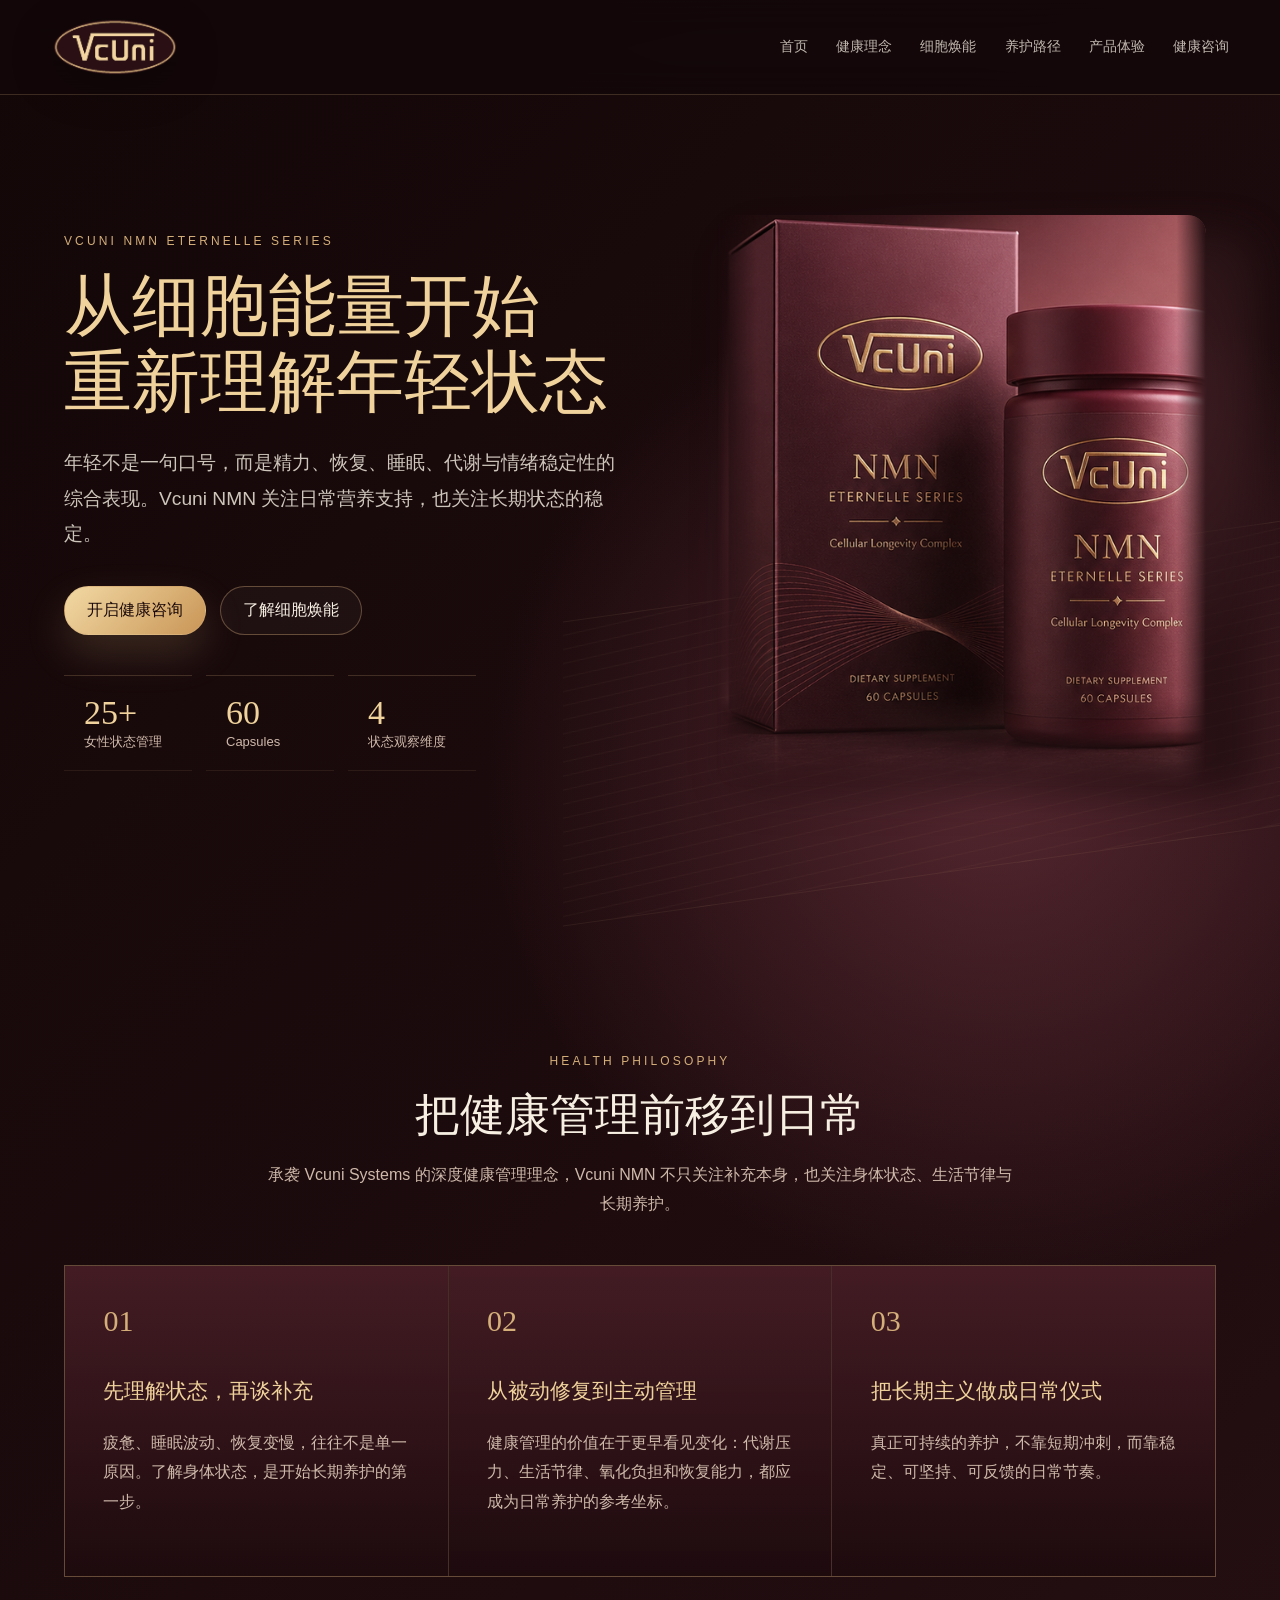
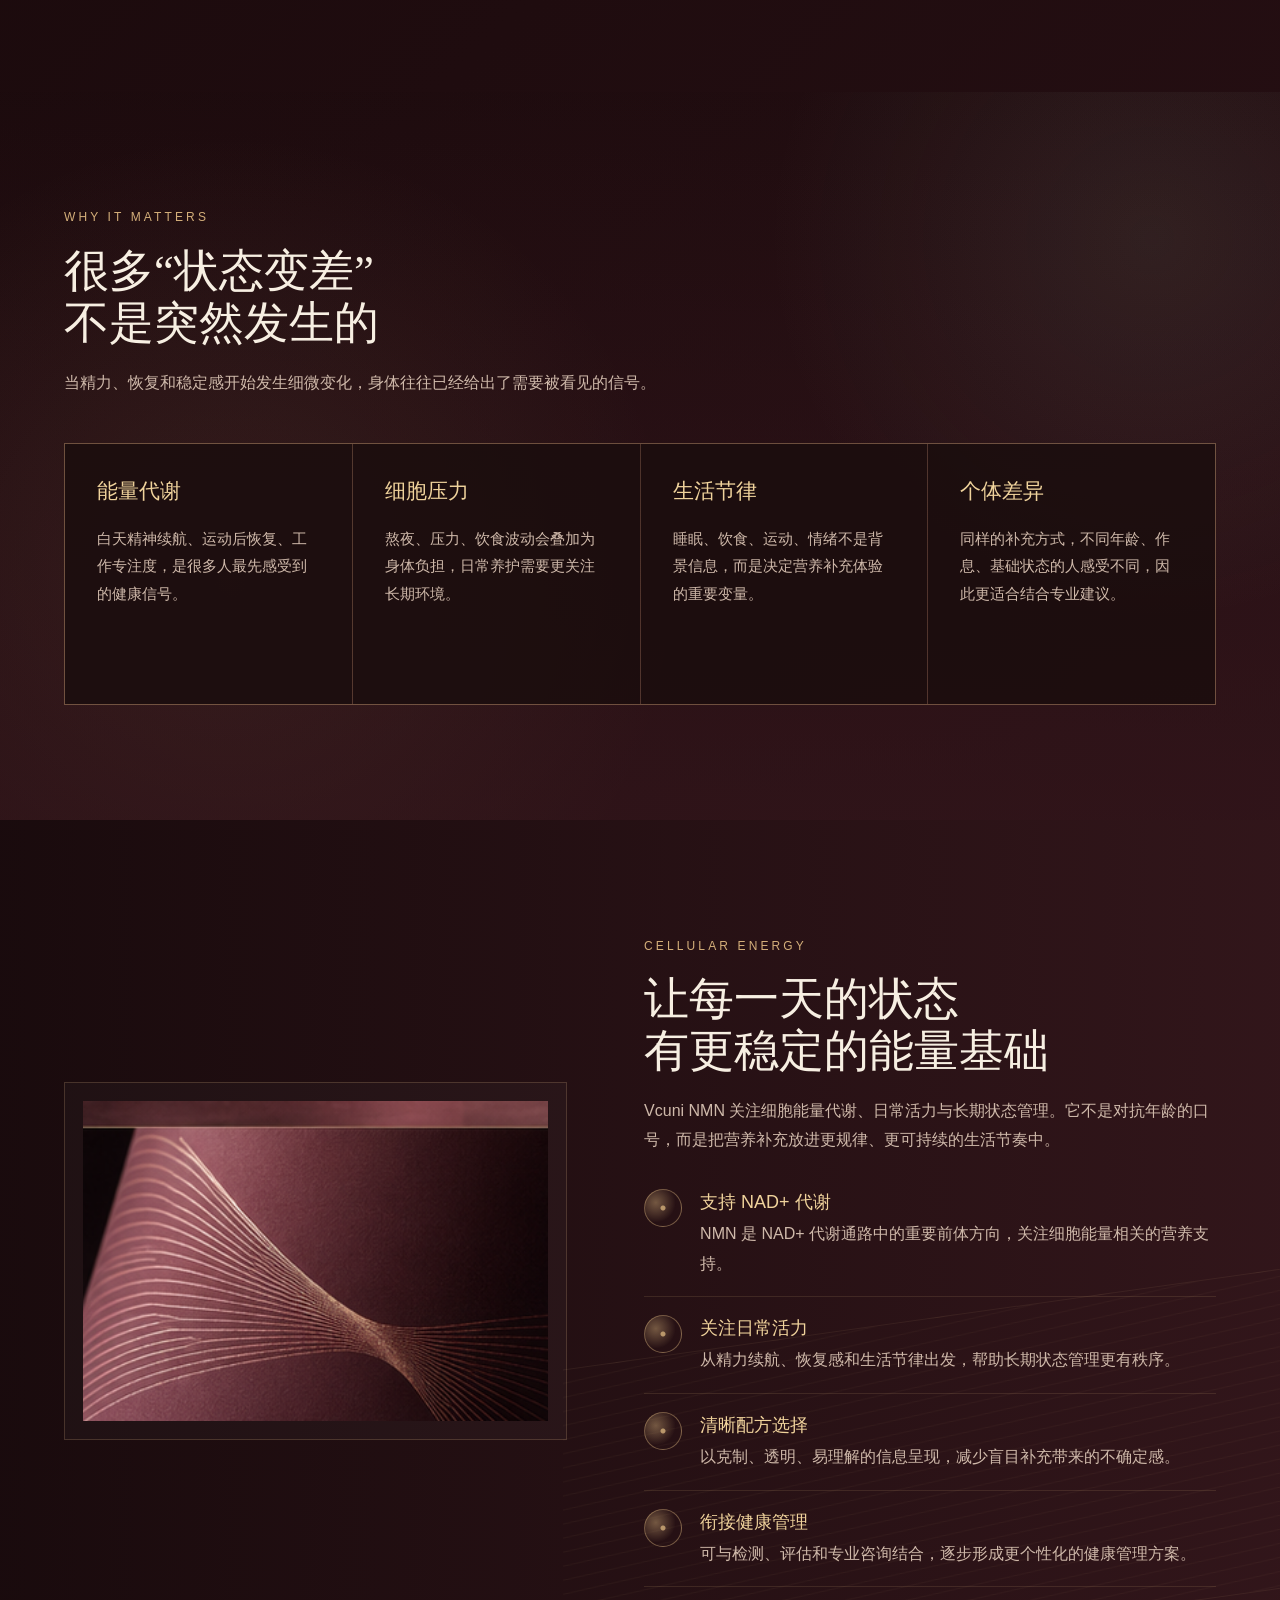
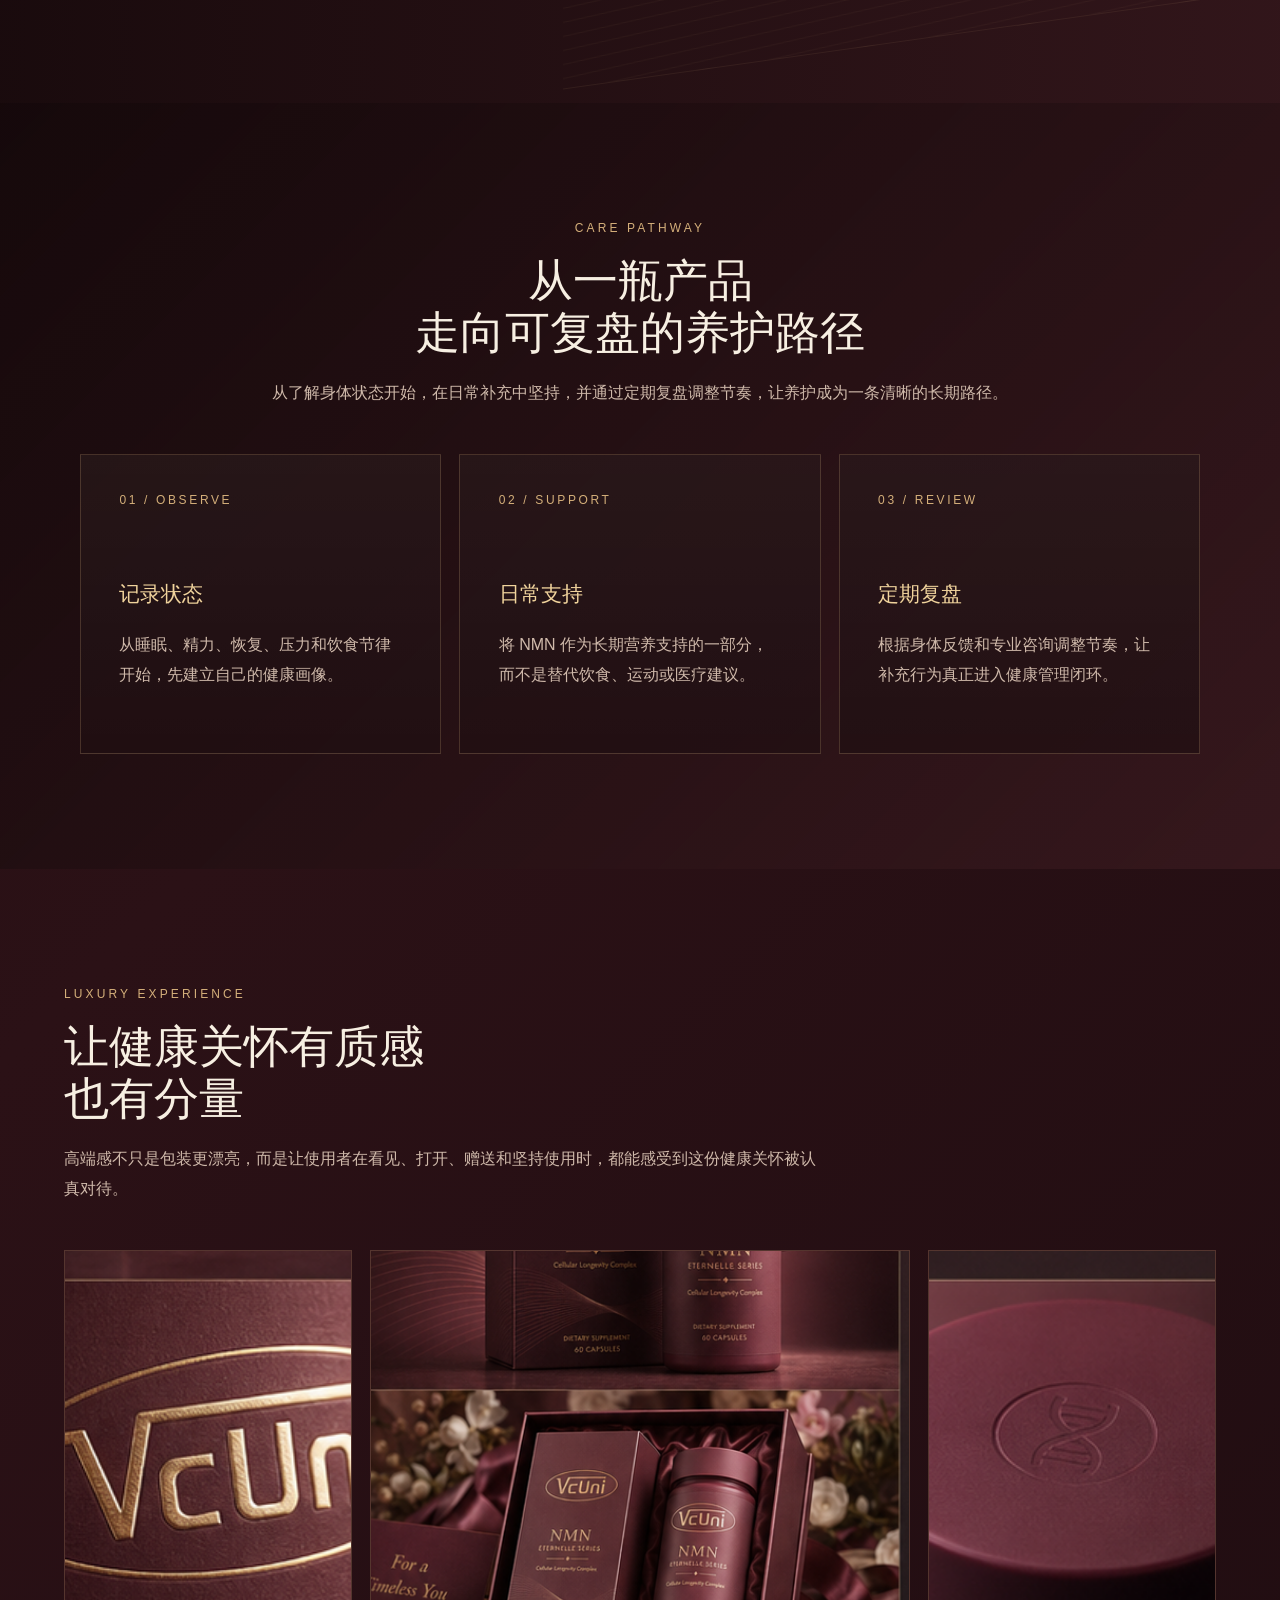
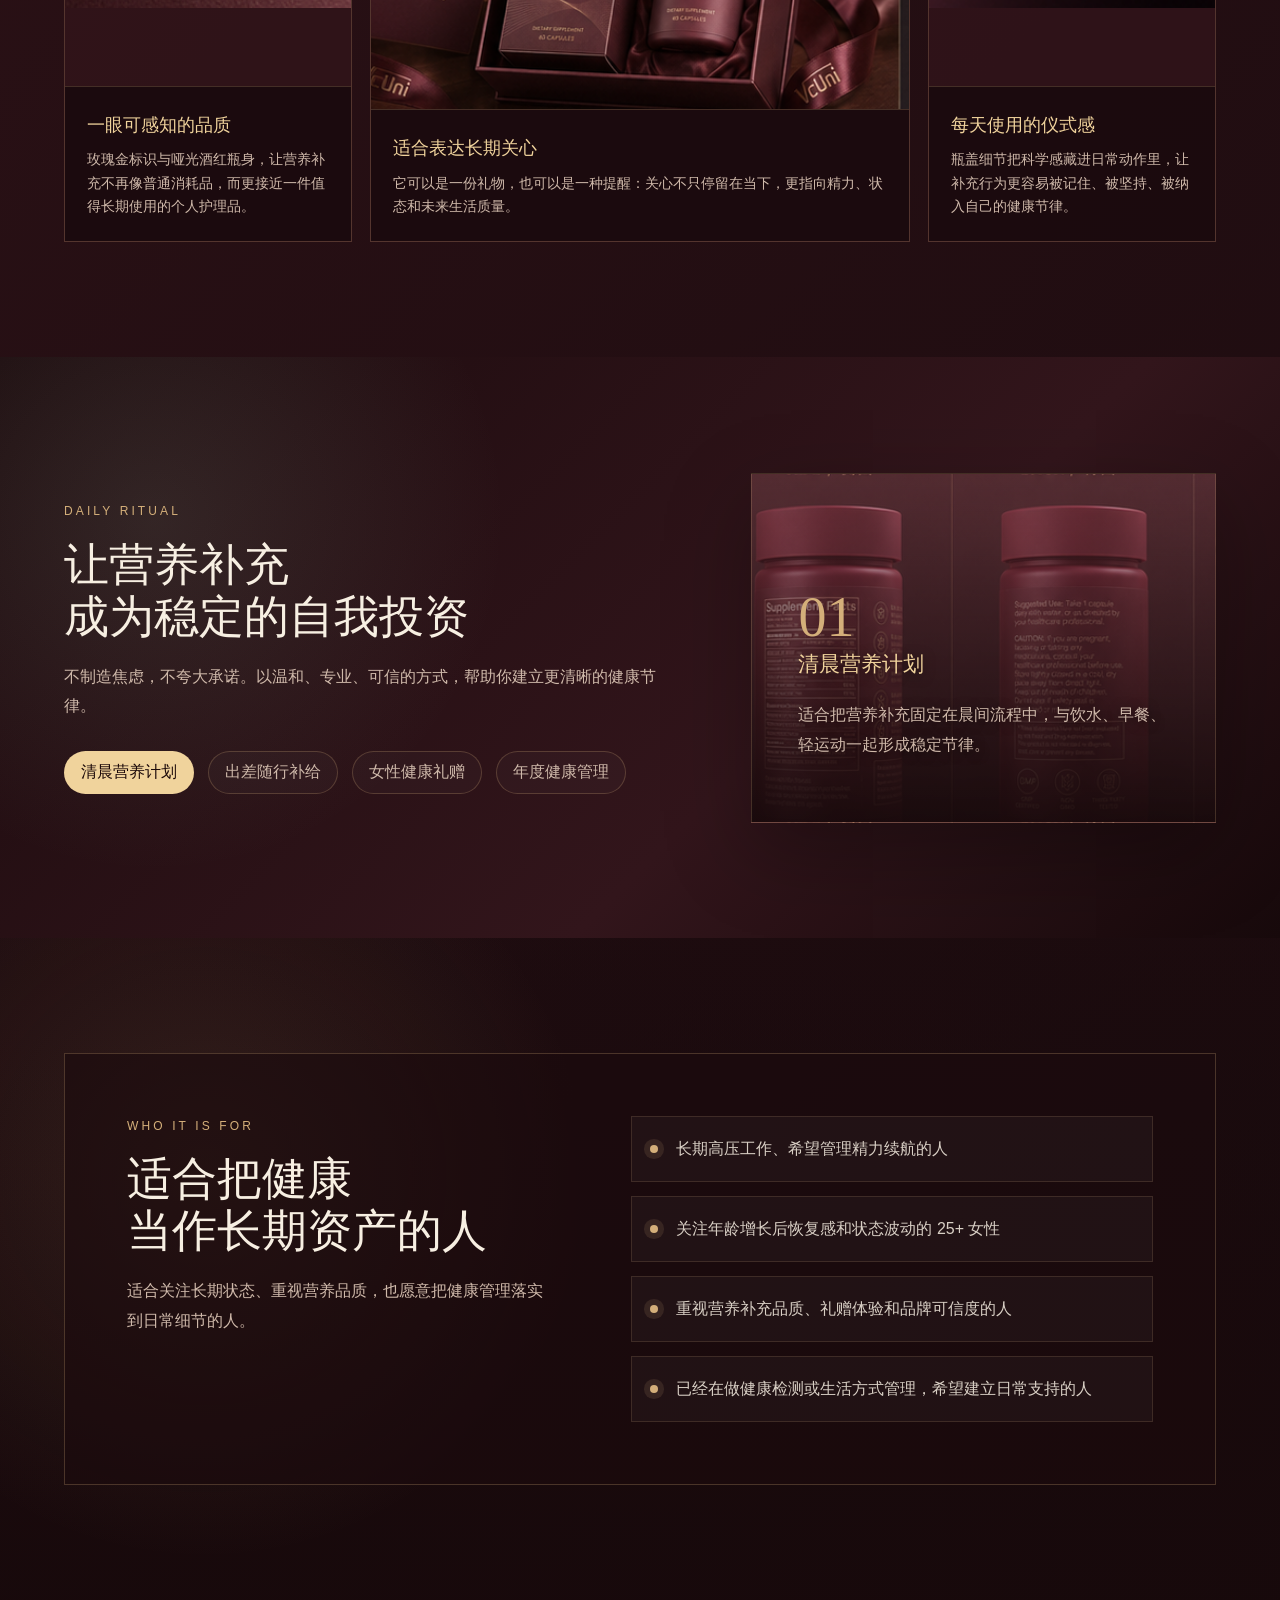
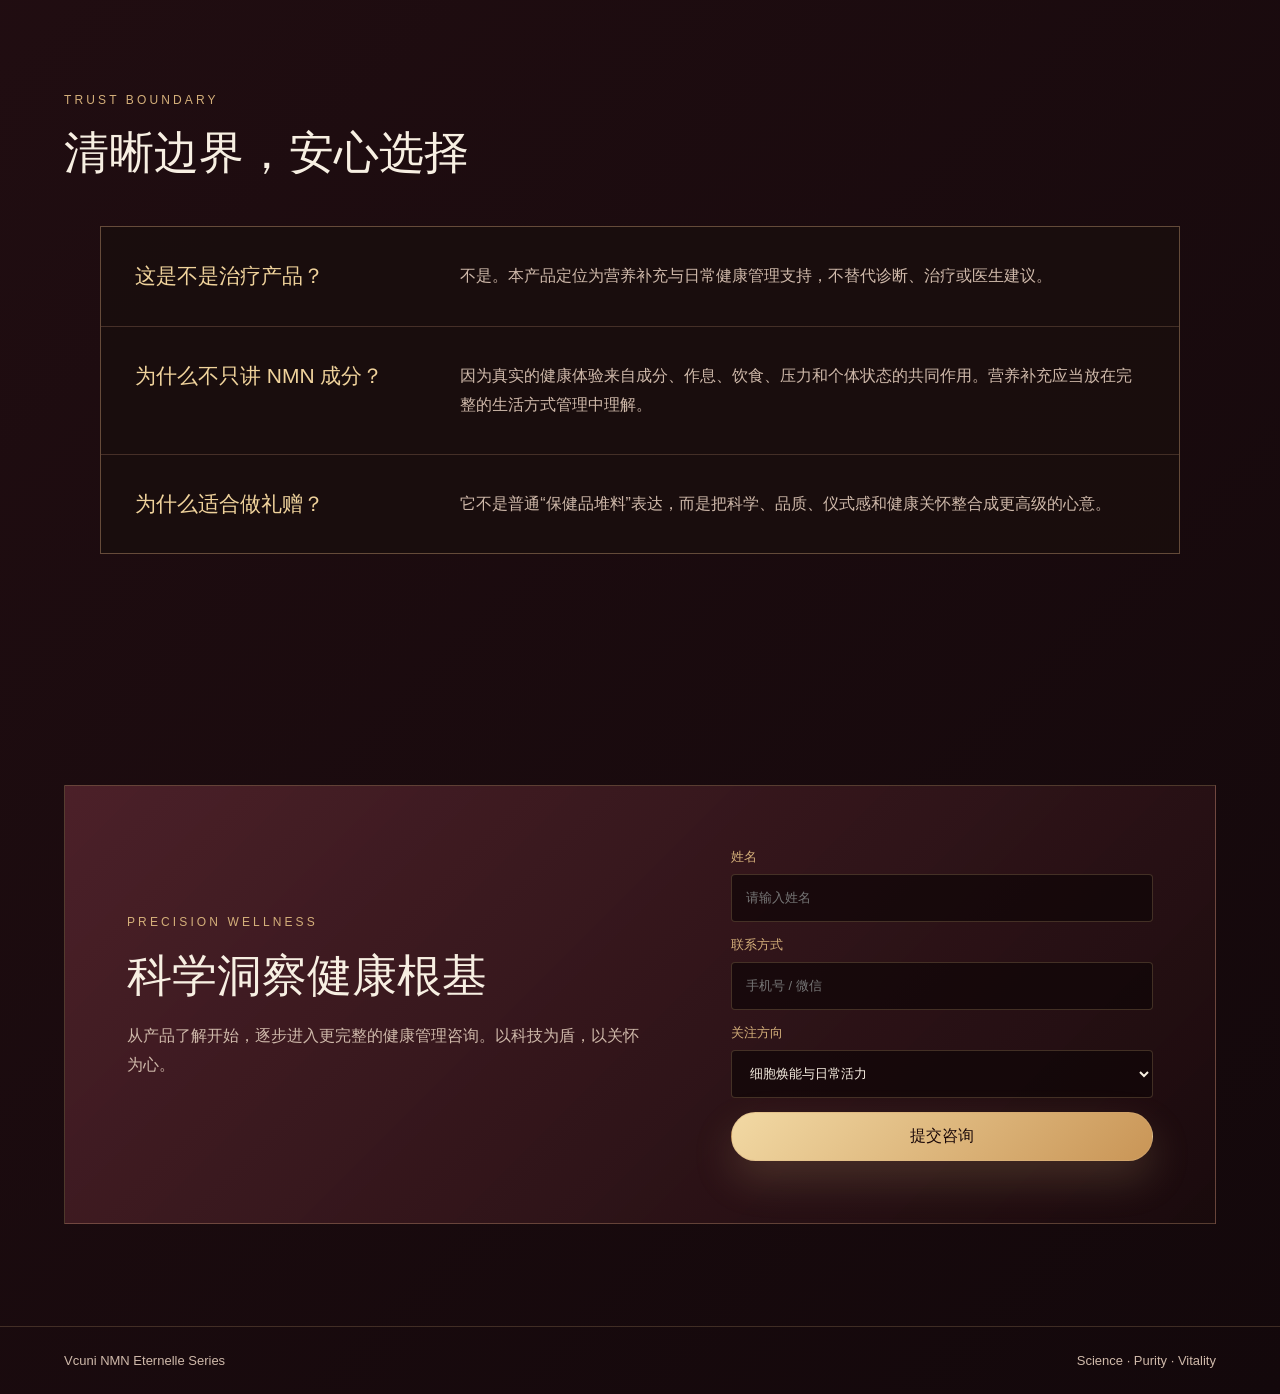
==== commit 7a2cd863: "Add NMN product landing page" ====
--- a/nmn/index.html
+++ b/nmn/index.html
@@ -8,8 +8,8 @@
       name="description"
       content="Vcuni NMN Eternelle Series 产品宣传网站，以深度健康管理理念、细胞焕能和高端女性养护体验为核心。"
     />
-    <script type="module" crossorigin src="/nmn/assets/index-WyJvSFul.js"></script>
-    <link rel="stylesheet" crossorigin href="/nmn/assets/index-DKoV0ofF.css">
+    <script type="module" crossorigin src="/nmn/assets/index-vqFOeNYY.js"></script>
+    <link rel="stylesheet" crossorigin href="/nmn/assets/index-BSDrwxJC.css">
   </head>
   <body>
     <div id="root"></div>
--- a/nmn/assets/index-BSDrwxJC.css
+++ b/nmn/assets/index-BSDrwxJC.css
@@ -0,0 +1 @@
+:root{color-scheme:dark;font-family:Inter,Noto Sans SC,PingFang SC,Microsoft YaHei,sans-serif;--burgundy-950: #17090b;--burgundy-900: #241013;--burgundy-800: #36171d;--burgundy-700: #54242d;--rose-plum: #8a4250;--rose-soft: #b86673;--champagne: #d4af7a;--champagne-bright: #f0d39c;--ivory: #f7efe2;--muted: #cfb9aa;--jade: #9fb49e;--line: rgba(212, 175, 122, .22);--glass: rgba(52, 21, 27, .68);background:var(--burgundy-950);color:var(--ivory)}*{box-sizing:border-box}html{scroll-behavior:smooth}body{margin:0;min-width:320px;min-height:100vh;-webkit-font-smoothing:antialiased;background:radial-gradient(circle at 78% 10%,rgba(138,66,80,.5),transparent 32rem),radial-gradient(circle at 18% 28%,rgba(212,175,122,.12),transparent 28rem),linear-gradient(135deg,#130708,#2b1116 47%,#13080b)}body:before{content:"";position:fixed;top:0;right:0;bottom:0;left:0;pointer-events:none;background-image:linear-gradient(rgba(255,255,255,.035) 1px,transparent 1px),linear-gradient(90deg,rgba(255,255,255,.025) 1px,transparent 1px);background-size:72px 72px;-webkit-mask-image:linear-gradient(to bottom,rgba(0,0,0,.7),transparent 78%);mask-image:linear-gradient(to bottom,rgba(0,0,0,.7),transparent 78%);z-index:-1}button,input,select{font:inherit}button{cursor:pointer}img{display:block;max-width:100%}.site-header{position:sticky;top:0;z-index:20;min-height:76px;display:flex;align-items:center;justify-content:space-between;gap:28px;padding:18px clamp(20px,4vw,64px);border-bottom:1px solid var(--line);background:#120709c7;-webkit-backdrop-filter:blur(18px);backdrop-filter:blur(18px)}.brand{display:flex;align-items:center;gap:12px;color:var(--ivory);text-decoration:none;white-space:nowrap}.brand-logo{width:128px;height:58px;object-fit:contain;filter:drop-shadow(0 10px 22px rgba(0,0,0,.28))}.brand-line{font-size:11px;letter-spacing:.26em;text-transform:uppercase;color:var(--muted)}.site-nav{display:flex;align-items:center;gap:clamp(14px,2.2vw,32px)}.site-nav a{position:relative;color:#f7efe2c2;font-size:14px;text-decoration:none;transition:color .18s ease}.site-nav a:after{content:"";position:absolute;left:0;right:0;bottom:-8px;height:1px;transform:scaleX(0);transform-origin:center;background:var(--champagne);transition:transform .18s ease}.site-nav a:hover{color:var(--champagne-bright)}.site-nav a:hover:after{transform:scaleX(1)}.menu-button{display:none;width:42px;height:42px;place-items:center;border:1px solid var(--line);border-radius:999px;background:#ffffff08}.menu-button span{display:block;width:18px;height:1px;background:var(--champagne)}.menu-button span+span{margin-top:6px}.section{position:relative;padding:clamp(76px,9vw,128px) clamp(20px,5vw,72px);overflow:hidden}.hero{min-height:calc(100vh - 76px);display:grid;grid-template-columns:minmax(0,1fr) minmax(360px,.92fr);align-items:center;gap:clamp(40px,7vw,90px);padding-top:clamp(54px,7vw,86px)}.hero:before,.science:before{content:"";position:absolute;inset:auto -8% 8% 44%;height:36%;border:1px solid rgba(212,175,122,.16);border-left:0;border-right:0;transform:skewY(-8deg);background:repeating-linear-gradient(175deg,transparent 0 12px,rgba(212,175,122,.11) 13px,transparent 14px);opacity:.55;pointer-events:none}.eyebrow{margin:0 0 18px;color:var(--champagne);font-size:12px;line-height:1.7;letter-spacing:.26em;text-transform:uppercase}h1,h2,h3,p{margin-top:0}h1{max-width:760px;margin-bottom:24px;font-family:Georgia,Songti SC,SimSun,serif;font-size:clamp(48px,5.3vw,76px);font-weight:400;line-height:1.12;letter-spacing:0;color:var(--champagne-bright)}h1 span{display:block;white-space:nowrap}h2{margin-bottom:18px;font-family:Georgia,Songti SC,SimSun,serif;font-size:clamp(34px,3.5vw,54px);font-weight:400;line-height:1.16;letter-spacing:0;color:var(--ivory)}h2 span{display:block;white-space:nowrap}h3{color:var(--champagne-bright);font-size:21px;font-weight:500;line-height:1.45}p{color:var(--muted);line-height:1.85}.hero-lede{max-width:640px;margin-bottom:34px;font-size:clamp(17px,1.5vw,21px);color:#f7efe2d1}.hero-actions,.hero-metrics,.ritual-tabs{display:flex;flex-wrap:wrap;align-items:center;gap:14px}.primary-action,.secondary-action{min-height:48px;border-radius:999px;padding:13px 22px;border:1px solid rgba(212,175,122,.38);transition:transform .18s ease,border-color .18s ease,background .18s ease}.primary-action{color:#1b0909;background:linear-gradient(135deg,#f2d9a4,#c99556);box-shadow:0 18px 42px #d4af7a33}.secondary-action{color:var(--ivory);background:#ffffff08}.primary-action:hover,.secondary-action:hover{transform:translateY(-2px);border-color:var(--champagne-bright)}.hero-metrics{margin-top:40px}.hero-metrics div{min-width:128px;padding:18px 20px;border-top:1px solid var(--line);border-bottom:1px solid rgba(212,175,122,.1)}.hero-metrics strong{display:block;color:var(--champagne-bright);font-family:Georgia,Times New Roman,serif;font-size:34px;font-weight:400}.hero-metrics span{display:block;color:var(--muted);font-size:13px;line-height:1.6}.hero-visual{position:relative;display:grid;place-items:center;min-height:640px;isolation:isolate}.hero-visual:before{content:"";position:absolute;top:8%;right:-8%;bottom:4%;left:4%;border-radius:32px;background:radial-gradient(circle at 70% 28%,rgba(184,102,115,.24),transparent 18rem),linear-gradient(135deg,#54242d14,#17090b9e);filter:blur(18px);z-index:-1}.product-glow{position:absolute;width:min(92%,600px);aspect-ratio:1;border-radius:50%;background:radial-gradient(circle,rgba(218,150,135,.25),transparent 58%),radial-gradient(circle at 50% 82%,rgba(212,175,122,.14),transparent 42%);filter:blur(4px)}.hero-visual img{position:relative;width:min(96%,610px);border-radius:18px;border:0;box-shadow:0 38px 92px #0000005c;-webkit-mask-image:linear-gradient(to right,transparent 0,black 8%,black 94%,transparent 100%),linear-gradient(to bottom,black 0,black 84%,transparent 100%);mask-image:linear-gradient(to right,transparent 0,black 8%,black 94%,transparent 100%),linear-gradient(to bottom,black 0,black 84%,transparent 100%);-webkit-mask-composite:source-in;mask-composite:intersect}.section-heading{max-width:760px;margin:0 auto 46px;text-align:center}.section-heading.compact{margin-left:0;text-align:left}.principle-grid{display:grid;grid-template-columns:repeat(3,minmax(0,1fr));gap:1px;max-width:1180px;margin:0 auto;border:1px solid var(--line);background:var(--line)}.principle-card{min-height:310px;padding:clamp(26px,3vw,42px);background:linear-gradient(180deg,#471d25c7,#1c0a0df2),var(--burgundy-800)}.principle-card span{display:inline-block;margin-bottom:38px;color:var(--champagne);font-family:Georgia,Times New Roman,serif;font-size:30px}.signals{background:radial-gradient(circle at 90% 20%,rgba(159,180,158,.1),transparent 24rem),linear-gradient(180deg,#17090b1a,#36171d94)}.signal-grid{display:grid;grid-template-columns:repeat(4,minmax(0,1fr));gap:1px;max-width:1180px;margin:42px auto 0;border:1px solid var(--line);background:var(--line)}.signal-card{min-height:260px;padding:clamp(22px,2.5vw,34px);background:#14080adb}.signal-card h3{margin-bottom:18px}.signal-card p{margin-bottom:0;font-size:15px}.science{display:grid;grid-template-columns:minmax(300px,.88fr) minmax(0,1fr);align-items:center;gap:clamp(34px,6vw,90px);background:linear-gradient(90deg,#14080aa8,#54242d47),var(--burgundy-900)}.science-image{padding:18px;border:1px solid var(--line);background:#ffffff06}.science-image img{width:100%;min-height:320px;object-fit:cover}.benefit-list{display:grid;gap:18px;margin-top:34px}.benefit-item{display:grid;grid-template-columns:38px 1fr;gap:18px;align-items:start;padding-bottom:18px;border-bottom:1px solid rgba(212,175,122,.14)}.benefit-item>span{width:38px;height:38px;border:1px solid rgba(212,175,122,.46);border-radius:50%;background:radial-gradient(circle at 50% 50%,rgba(212,175,122,.8) 0 2px,transparent 3px),radial-gradient(circle at 30% 35%,rgba(212,175,122,.45),transparent 20px)}.benefit-item h3{margin-bottom:4px;font-size:18px}.benefit-item p{margin-bottom:0}.pathway{background:linear-gradient(135deg,#14080aeb,#54242d5c),var(--burgundy-900)}.pathway-grid{display:grid;grid-template-columns:repeat(3,minmax(0,1fr));gap:18px;max-width:1120px;margin:0 auto}.pathway-card{min-height:300px;padding:clamp(26px,3vw,42px);border:1px solid var(--line);background:linear-gradient(180deg,#ffffff0b,#ffffff03),#1c0a0db3}.pathway-card span{display:block;margin-bottom:72px;color:var(--champagne);font-size:12px;letter-spacing:.22em;text-transform:uppercase}.pathway-card p{margin-bottom:0}.experience-layout{display:grid;grid-template-columns:minmax(220px,.72fr) minmax(360px,1.35fr) minmax(220px,.72fr);gap:18px;align-items:stretch}.material-panel{display:grid;min-height:390px;border:1px solid var(--line);background:var(--glass);overflow:hidden}.material-panel.large{min-height:470px}.material-panel img{width:100%;height:100%;min-height:280px;object-fit:cover}.material-panel div{align-self:end;padding:22px;border-top:1px solid var(--line);background:#14080ab8}.material-panel p{margin-bottom:6px;color:var(--champagne-bright);font-size:18px}.material-panel span{color:var(--muted);font-size:14px;line-height:1.7}.ritual{display:grid;grid-template-columns:minmax(0,.92fr) minmax(320px,.7fr);gap:clamp(28px,6vw,92px);align-items:center;background:radial-gradient(circle at 12% 28%,rgba(159,180,158,.14),transparent 22rem),linear-gradient(135deg,#1c0b0e,#32151b 62%,#17090b)}.ritual-copy p{max-width:660px}.ritual-tabs{margin-top:30px}.ritual-tabs button{min-height:42px;padding:10px 16px;border:1px solid rgba(212,175,122,.24);border-radius:999px;color:var(--muted);background:#ffffff06}.ritual-tabs button.active{color:#1b0909;border-color:transparent;background:var(--champagne-bright)}.ritual-card{min-height:350px;display:flex;flex-direction:column;justify-content:flex-end;padding:clamp(26px,4vw,46px);border:1px solid var(--line);background:linear-gradient(180deg,#8a425059,#17090beb),url(../assets/packaging-views-clean.png) center top / cover;box-shadow:0 28px 80px #00000047}.ritual-card span{color:var(--champagne);font-family:Georgia,Times New Roman,serif;font-size:56px}.ritual-card h3,.ritual-card p{max-width:430px;text-shadow:0 2px 12px rgba(0,0,0,.56)}.audience{background:radial-gradient(circle at 16% 36%,rgba(212,175,122,.12),transparent 24rem),linear-gradient(180deg,#17090b59,#17090beb)}.audience-panel{display:grid;grid-template-columns:minmax(0,.82fr) minmax(340px,1fr);gap:clamp(30px,6vw,84px);align-items:start;max-width:1180px;margin:0 auto;padding:clamp(30px,5vw,62px);border:1px solid rgba(212,175,122,.26);background:#1c0a0da3}.audience-list{display:grid;gap:14px;margin:0;padding:0;list-style:none}.audience-list li{position:relative;padding:18px 18px 18px 44px;border:1px solid rgba(212,175,122,.16);color:#f7efe2db;line-height:1.75;background:#ffffff08}.audience-list li:before{content:"";position:absolute;left:18px;top:28px;width:8px;height:8px;border-radius:50%;background:var(--champagne);box-shadow:0 0 0 6px #d4af7a1f}.faq{padding-top:clamp(64px,7vw,100px)}.faq-list{display:grid;gap:1px;max-width:1080px;margin:0 auto;border:1px solid var(--line);background:var(--line)}.faq-item{display:grid;grid-template-columns:minmax(220px,.44fr) minmax(0,1fr);gap:24px;padding:clamp(22px,3vw,34px);background:#14080ae0}.faq-item h3,.faq-item p{margin-bottom:0}.consult{padding-bottom:clamp(70px,8vw,110px)}.consult-panel{display:grid;grid-template-columns:minmax(0,.9fr) minmax(320px,.72fr);gap:clamp(28px,6vw,76px);align-items:center;max-width:1180px;margin:0 auto;padding:clamp(28px,5vw,62px);border:1px solid rgba(212,175,122,.28);background:linear-gradient(135deg,#54242db8,#17090beb),var(--burgundy-800)}.consult-form{display:grid;gap:14px}.consult-form label{display:grid;gap:8px;color:var(--champagne);font-size:13px}.consult-form input,.consult-form select{width:100%;min-height:48px;border:1px solid rgba(212,175,122,.24);border-radius:4px;padding:12px 14px;color:var(--ivory);background:#100608b8;outline:none}.consult-form input:focus,.consult-form select:focus{border-color:var(--champagne-bright)}.site-footer{display:flex;justify-content:space-between;gap:18px;padding:26px clamp(20px,5vw,72px);border-top:1px solid var(--line);color:var(--muted);font-size:13px}@media(max-width:1020px){.hero,.science,.ritual,.consult-panel{grid-template-columns:1fr}.hero-visual{min-height:auto}.experience-layout,.principle-grid,.signal-grid,.pathway-grid,.audience-panel{grid-template-columns:1fr}.material-panel,.material-panel.large{min-height:360px}.signal-card,.pathway-card{min-height:auto}.pathway-card span{margin-bottom:42px}}@media(max-width:760px){.site-header{min-height:68px}.brand{gap:8px}.brand-logo{width:108px;height:50px}.brand-line{font-size:9px;letter-spacing:.18em}.menu-button{display:grid}.site-nav{position:absolute;top:68px;left:14px;right:14px;display:none;flex-direction:column;align-items:stretch;gap:0;padding:10px;border:1px solid var(--line);background:#17090bf5}.site-nav.open{display:flex}.site-nav a{padding:14px 12px}.hero{padding-top:34px}h1{font-size:clamp(39px,11.5vw,54px)}h1 span{white-space:normal}h2{font-size:clamp(30px,8.2vw,42px)}h2 span{white-space:normal}.hero-actions{align-items:stretch;flex-direction:column}.hero-metrics{display:none}.primary-action,.secondary-action{width:100%}.hero-visual{display:block;margin-top:30px}.hero-visual img{width:100%}.science-image img,.material-panel img{min-height:230px}.ritual-card{min-height:300px}.faq-item{grid-template-columns:1fr;gap:10px}.site-footer{flex-direction:column}}
